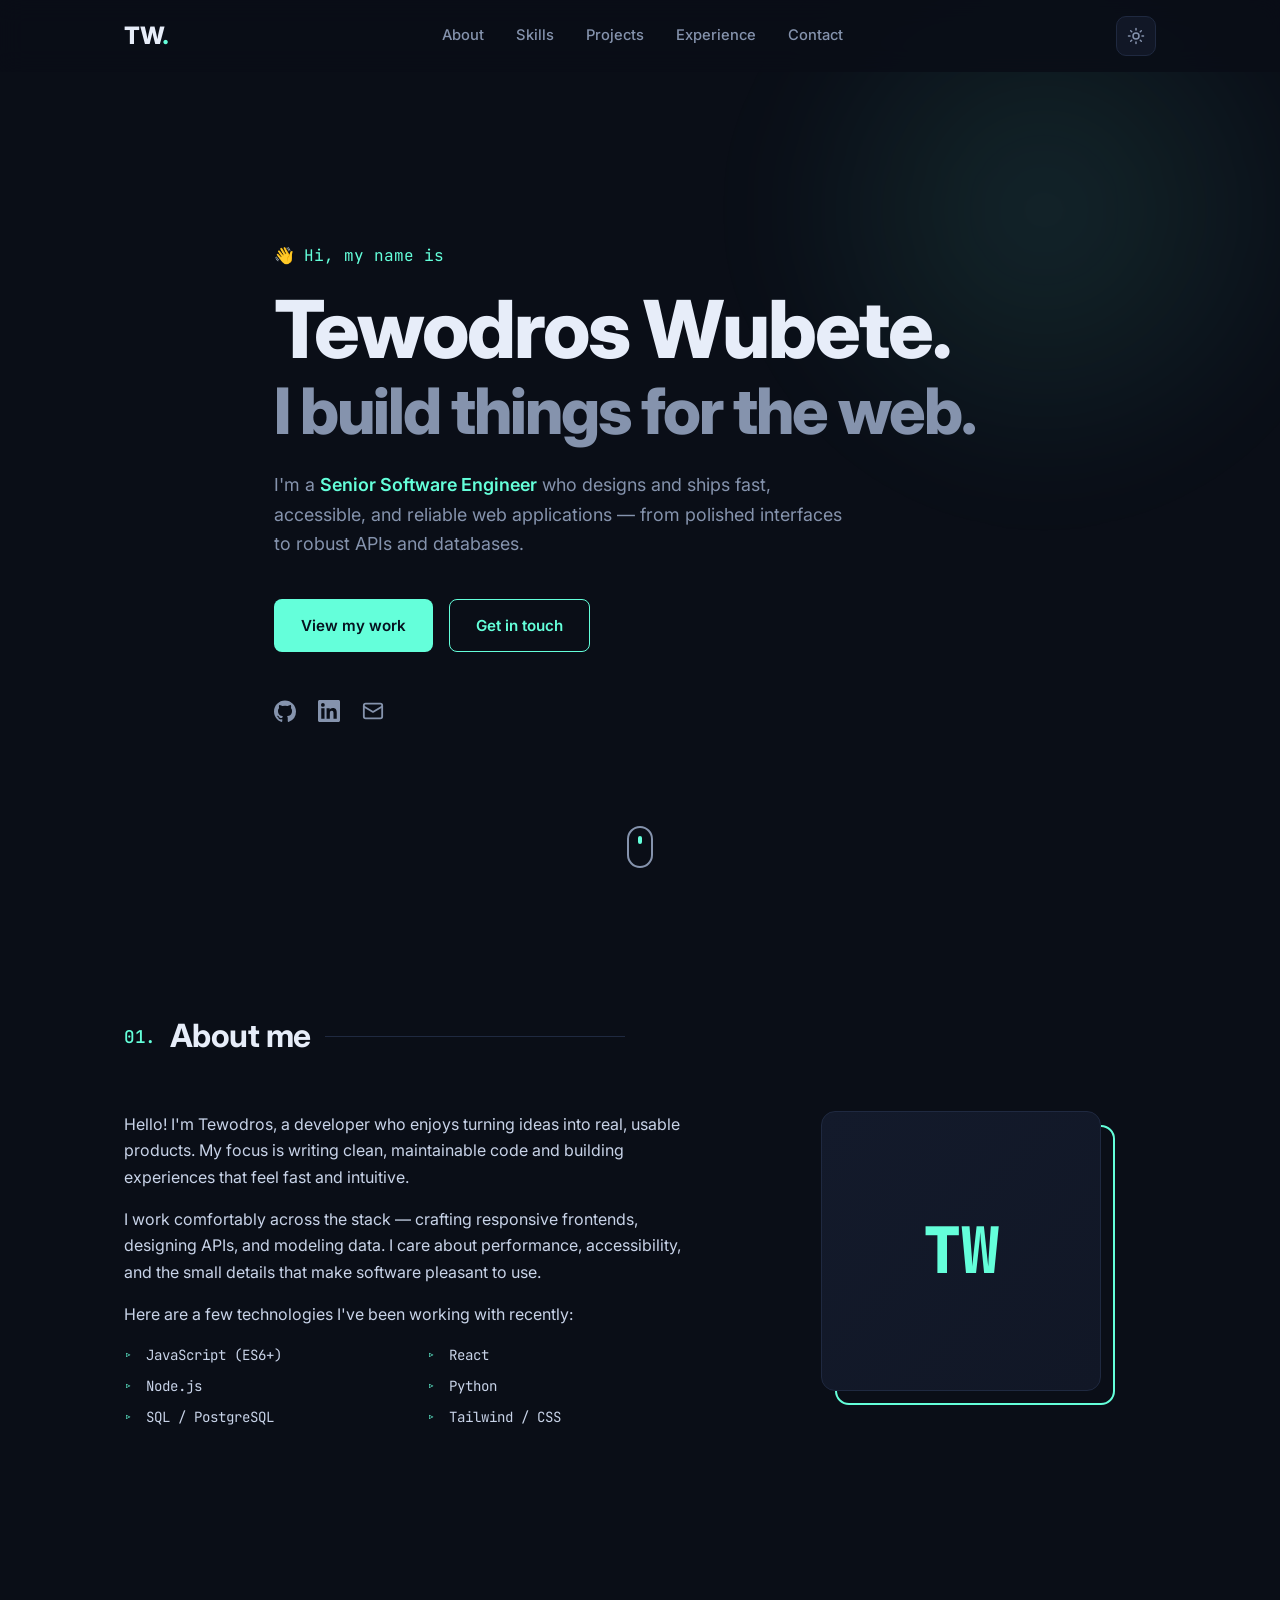
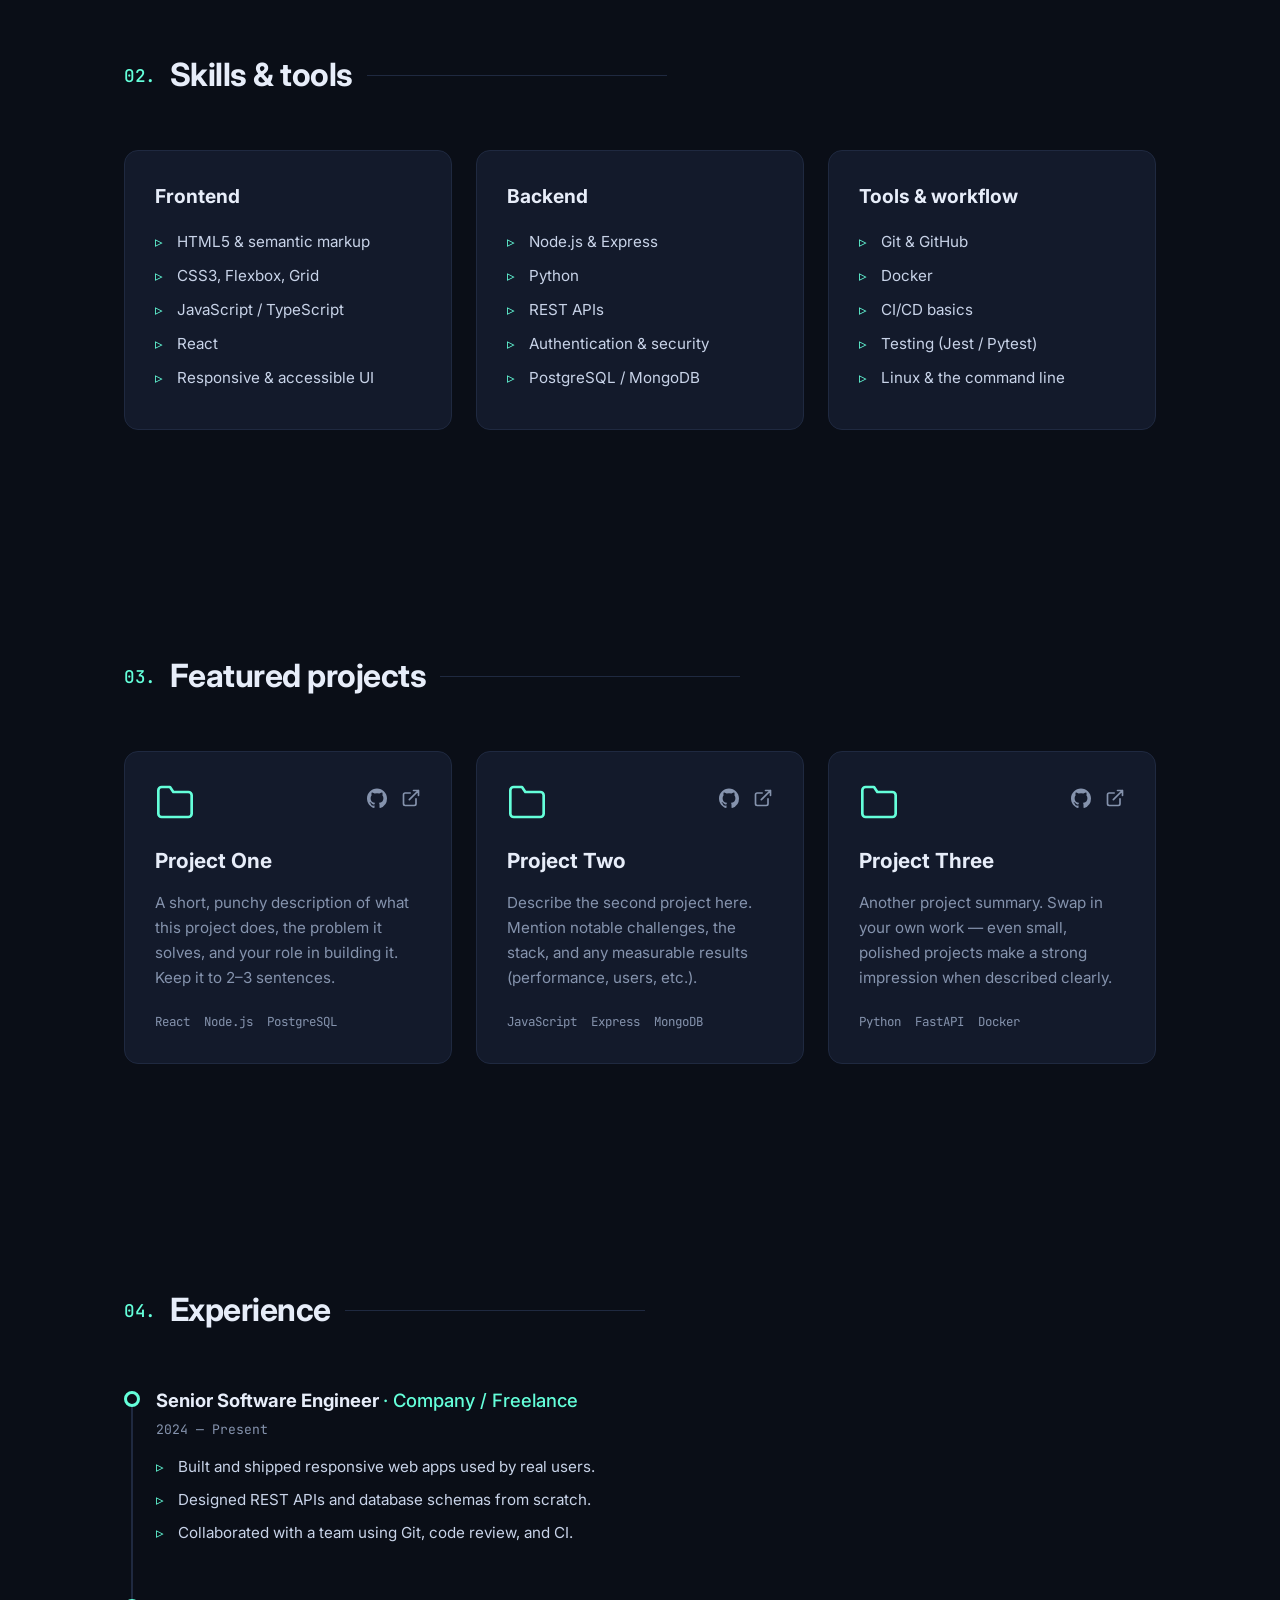
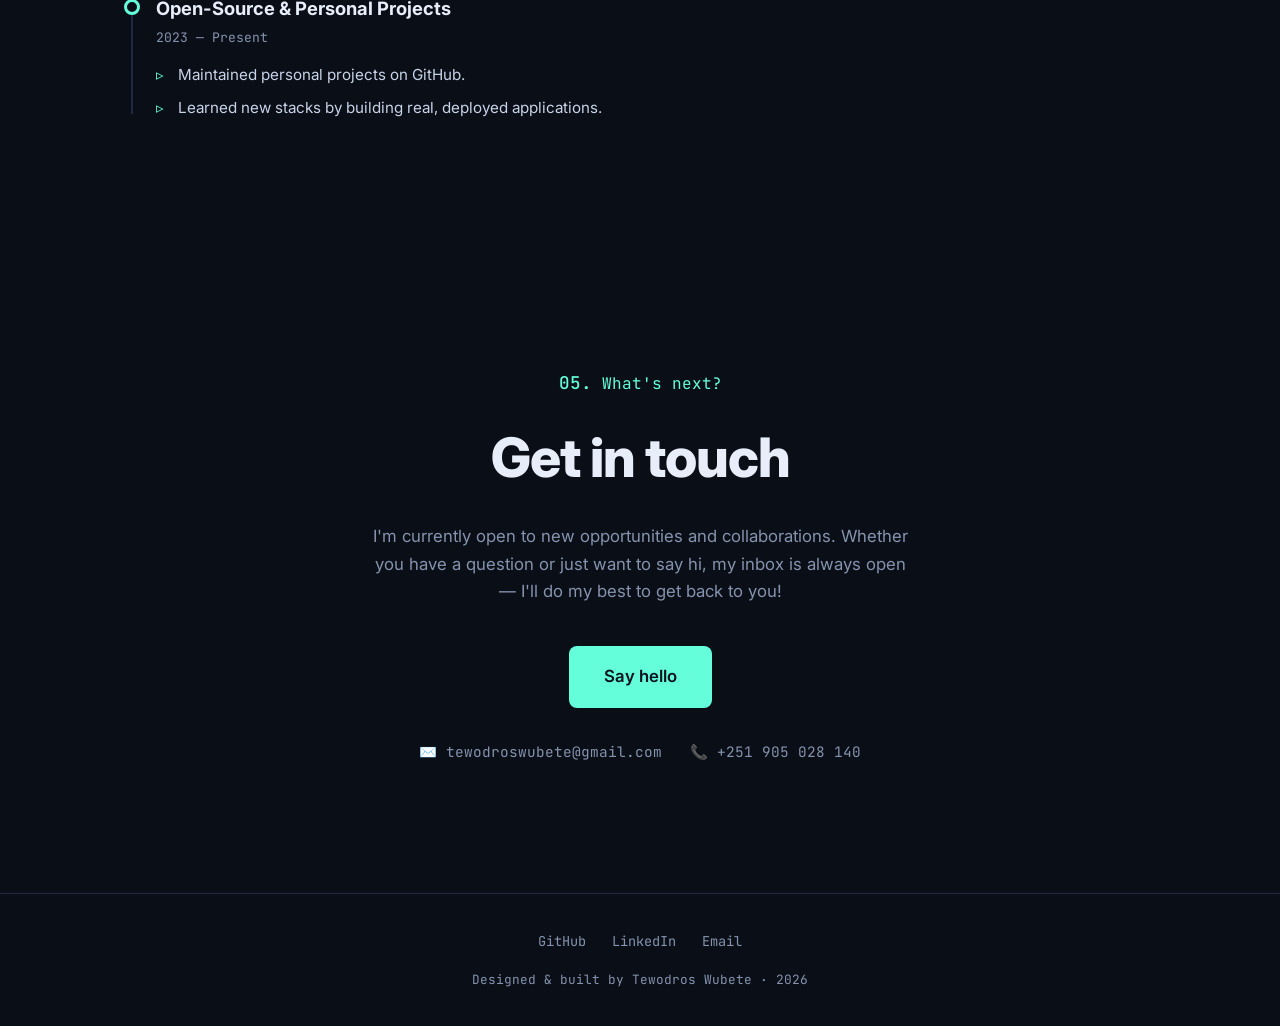
==== index.html @ 87216b0a "Initial portfolio website Single-page developer portfolio (HTML/CSS/JS), dark/light theme, responsiv" ====
<!DOCTYPE html>
<html lang="en">
<head>
  <meta charset="UTF-8" />
  <meta name="viewport" content="width=device-width, initial-scale=1.0" />

  <!-- ===== EDIT: SEO / Meta ===== -->
  <title>Tewodros Wubete — Senior Software Engineer</title>
  <meta name="description" content="Senior Software Engineer building fast, accessible web applications. Portfolio, projects, and contact." />
  <meta name="author" content="Tewodros Wubete" />

  <!-- Open Graph / social preview -->
  <meta property="og:title" content="Tewodros Wubete — Senior Software Engineer" />
  <meta property="og:description" content="Senior Software Engineer building fast, accessible web applications." />
  <meta property="og:type" content="website" />

  <link rel="icon" href="data:image/svg+xml,<svg xmlns='http://www.w3.org/2000/svg' viewBox='0 0 100 100'><text y='.9em' font-size='90'>👨‍💻</text></svg>" />
  <link rel="preconnect" href="https://fonts.googleapis.com" />
  <link rel="preconnect" href="https://fonts.gstatic.com" crossorigin />
  <link href="https://fonts.googleapis.com/css2?family=Inter:wght@400;500;600;700;800&family=JetBrains+Mono:wght@400;500&display=swap" rel="stylesheet" />
  <link rel="stylesheet" href="styles.css" />
</head>
<body>
  <!-- Skip link for accessibility -->
  <a href="#main" class="skip-link">Skip to content</a>

  <!-- ===== Navbar ===== -->
  <header class="nav" id="nav">
    <div class="container nav__inner">
      <a href="#hero" class="nav__brand">TW<span class="accent">.</span></a>

      <nav class="nav__links" aria-label="Primary">
        <a href="#about">About</a>
        <a href="#skills">Skills</a>
        <a href="#projects">Projects</a>
        <a href="#experience">Experience</a>
        <a href="#contact">Contact</a>
      </nav>

      <div class="nav__right">
        <button class="theme-toggle" id="themeToggle" aria-label="Toggle light/dark theme" title="Toggle theme">
          <svg class="icon-sun" width="18" height="18" viewBox="0 0 24 24" fill="none" stroke="currentColor" stroke-width="2" stroke-linecap="round" stroke-linejoin="round"><circle cx="12" cy="12" r="4"/><path d="M12 2v2M12 20v2M4.9 4.9l1.4 1.4M17.7 17.7l1.4 1.4M2 12h2M20 12h2M4.9 19.1l1.4-1.4M17.7 6.3l1.4-1.4"/></svg>
          <svg class="icon-moon" width="18" height="18" viewBox="0 0 24 24" fill="none" stroke="currentColor" stroke-width="2" stroke-linecap="round" stroke-linejoin="round"><path d="M21 12.79A9 9 0 1 1 11.21 3 7 7 0 0 0 21 12.79z"/></svg>
        </button>
        <button class="nav__burger" id="burger" aria-label="Open menu" aria-expanded="false">
          <span></span><span></span><span></span>
        </button>
      </div>
    </div>
  </header>

  <main id="main">
    <!-- ===== Hero ===== -->
    <section class="hero" id="hero">
      <div class="container hero__inner">
        <p class="hero__eyebrow reveal">👋 Hi, my name is</p>
        <h1 class="hero__title reveal">Tewodros Wubete.</h1>
        <h2 class="hero__subtitle reveal">I build things for the web.</h2>
        <p class="hero__lead reveal">
          I'm a <strong>Senior Software Engineer</strong> who designs and ships fast,
          accessible, and reliable web applications — from polished interfaces to
          robust APIs and databases.
        </p>
        <div class="hero__cta reveal">
          <a href="#projects" class="btn btn--primary">View my work</a>
          <a href="#contact" class="btn btn--ghost">Get in touch</a>
        </div>

        <div class="hero__socials reveal">
          <!-- EDIT: replace # with your real links -->
          <a href="https://github.com/your-username" target="_blank" rel="noopener" aria-label="GitHub">
            <svg width="22" height="22" viewBox="0 0 24 24" fill="currentColor"><path d="M12 .5C5.37.5 0 5.87 0 12.5c0 5.3 3.44 9.8 8.21 11.39.6.11.82-.26.82-.58v-2.23c-3.34.73-4.04-1.42-4.04-1.42-.55-1.39-1.34-1.76-1.34-1.76-1.09-.75.08-.73.08-.73 1.2.09 1.84 1.24 1.84 1.24 1.07 1.84 2.81 1.31 3.5 1 .11-.78.42-1.31.76-1.61-2.67-.3-5.47-1.34-5.47-5.95 0-1.31.47-2.39 1.24-3.23-.13-.3-.54-1.52.12-3.18 0 0 1.01-.32 3.3 1.23a11.5 11.5 0 0 1 6 0c2.29-1.55 3.3-1.23 3.3-1.23.66 1.66.25 2.88.12 3.18.77.84 1.24 1.92 1.24 3.23 0 4.62-2.81 5.64-5.49 5.94.43.37.81 1.1.81 2.22v3.29c0 .32.22.7.83.58A12.01 12.01 0 0 0 24 12.5C24 5.87 18.63.5 12 .5z"/></svg>
          </a>
          <a href="https://linkedin.com/in/your-username" target="_blank" rel="noopener" aria-label="LinkedIn">
            <svg width="22" height="22" viewBox="0 0 24 24" fill="currentColor"><path d="M20.45 20.45h-3.56v-5.57c0-1.33-.02-3.04-1.85-3.04-1.85 0-2.13 1.45-2.13 2.94v5.67H9.35V9h3.41v1.56h.05c.48-.9 1.64-1.85 3.37-1.85 3.6 0 4.27 2.37 4.27 5.45v6.29zM5.34 7.43a2.07 2.07 0 1 1 0-4.14 2.07 2.07 0 0 1 0 4.14zM7.12 20.45H3.56V9h3.56v11.45zM22.22 0H1.77C.79 0 0 .77 0 1.73v20.54C0 23.23.79 24 1.77 24h20.45c.98 0 1.78-.77 1.78-1.73V1.73C24 .77 23.2 0 22.22 0z"/></svg>
          </a>
          <a href="mailto:tewodroswubete@gmail.com" aria-label="Email">
            <svg width="22" height="22" viewBox="0 0 24 24" fill="none" stroke="currentColor" stroke-width="2" stroke-linecap="round" stroke-linejoin="round"><rect x="2" y="4" width="20" height="16" rx="2"/><path d="m22 7-10 6L2 7"/></svg>
          </a>
        </div>
      </div>
      <div class="hero__scroll" aria-hidden="true"><span></span></div>
    </section>

    <!-- ===== About ===== -->
    <section class="section" id="about">
      <div class="container">
        <h2 class="section__title"><span class="section__num">01.</span> About me</h2>
        <div class="about">
          <div class="about__text">
            <p>
              Hello! I'm Tewodros, a developer who enjoys turning ideas into real,
              usable products. My focus is writing clean, maintainable code and
              building experiences that feel fast and intuitive.
            </p>
            <p>
              I work comfortably across the stack — crafting responsive frontends,
              designing APIs, and modeling data. I care about performance,
              accessibility, and the small details that make software pleasant to use.
            </p>
            <p>Here are a few technologies I've been working with recently:</p>
            <ul class="about__list">
              <li>JavaScript (ES6+)</li>
              <li>React</li>
              <li>Node.js</li>
              <li>Python</li>
              <li>SQL / PostgreSQL</li>
              <li>Tailwind / CSS</li>
            </ul>
          </div>
          <div class="about__photo">
            <div class="about__photo-frame">
              <!-- EDIT: drop a real photo at assets/profile.jpg -->
              <div class="about__photo-placeholder">TW</div>
            </div>
          </div>
        </div>
      </div>
    </section>

    <!-- ===== Skills ===== -->
    <section class="section" id="skills">
      <div class="container">
        <h2 class="section__title"><span class="section__num">02.</span> Skills &amp; tools</h2>
        <div class="skills">
          <div class="skill-card">
            <h3>Frontend</h3>
            <ul>
              <li>HTML5 &amp; semantic markup</li>
              <li>CSS3, Flexbox, Grid</li>
              <li>JavaScript / TypeScript</li>
              <li>React</li>
              <li>Responsive &amp; accessible UI</li>
            </ul>
          </div>
          <div class="skill-card">
            <h3>Backend</h3>
            <ul>
              <li>Node.js &amp; Express</li>
              <li>Python</li>
              <li>REST APIs</li>
              <li>Authentication &amp; security</li>
              <li>PostgreSQL / MongoDB</li>
            </ul>
          </div>
          <div class="skill-card">
            <h3>Tools &amp; workflow</h3>
            <ul>
              <li>Git &amp; GitHub</li>
              <li>Docker</li>
              <li>CI/CD basics</li>
              <li>Testing (Jest / Pytest)</li>
              <li>Linux &amp; the command line</li>
            </ul>
          </div>
        </div>
      </div>
    </section>

    <!-- ===== Projects ===== -->
    <section class="section" id="projects">
      <div class="container">
        <h2 class="section__title"><span class="section__num">03.</span> Featured projects</h2>
        <div class="projects">

          <!-- Project card (duplicate this block per project) -->
          <article class="project">
            <div class="project__top">
              <svg class="project__folder" width="40" height="40" viewBox="0 0 24 24" fill="none" stroke="currentColor" stroke-width="1.6" stroke-linecap="round" stroke-linejoin="round"><path d="M22 19a2 2 0 0 1-2 2H4a2 2 0 0 1-2-2V5a2 2 0 0 1 2-2h5l2 3h9a2 2 0 0 1 2 2z"/></svg>
              <div class="project__links">
                <a href="https://github.com/your-username/project-one" target="_blank" rel="noopener" aria-label="GitHub repo">
                  <svg width="20" height="20" viewBox="0 0 24 24" fill="currentColor"><path d="M12 .5C5.37.5 0 5.87 0 12.5c0 5.3 3.44 9.8 8.21 11.39.6.11.82-.26.82-.58v-2.23c-3.34.73-4.04-1.42-4.04-1.42-.55-1.39-1.34-1.76-1.34-1.76-1.09-.75.08-.73.08-.73 1.2.09 1.84 1.24 1.84 1.24 1.07 1.84 2.81 1.31 3.5 1 .11-.78.42-1.31.76-1.61-2.67-.3-5.47-1.34-5.47-5.95 0-1.31.47-2.39 1.24-3.23-.13-.3-.54-1.52.12-3.18 0 0 1.01-.32 3.3 1.23a11.5 11.5 0 0 1 6 0c2.29-1.55 3.3-1.23 3.3-1.23.66 1.66.25 2.88.12 3.18.77.84 1.24 1.92 1.24 3.23 0 4.62-2.81 5.64-5.49 5.94.43.37.81 1.1.81 2.22v3.29c0 .32.22.7.83.58A12.01 12.01 0 0 0 24 12.5C24 5.87 18.63.5 12 .5z"/></svg>
                </a>
                <a href="#" target="_blank" rel="noopener" aria-label="Live demo">
                  <svg width="20" height="20" viewBox="0 0 24 24" fill="none" stroke="currentColor" stroke-width="2" stroke-linecap="round" stroke-linejoin="round"><path d="M18 13v6a2 2 0 0 1-2 2H5a2 2 0 0 1-2-2V8a2 2 0 0 1 2-2h6"/><path d="M15 3h6v6M10 14 21 3"/></svg>
                </a>
              </div>
            </div>
            <h3 class="project__title">Project One</h3>
            <p class="project__desc">
              A short, punchy description of what this project does, the problem it
              solves, and your role in building it. Keep it to 2–3 sentences.
            </p>
            <ul class="project__tags">
              <li>React</li><li>Node.js</li><li>PostgreSQL</li>
            </ul>
          </article>

          <article class="project">
            <div class="project__top">
              <svg class="project__folder" width="40" height="40" viewBox="0 0 24 24" fill="none" stroke="currentColor" stroke-width="1.6" stroke-linecap="round" stroke-linejoin="round"><path d="M22 19a2 2 0 0 1-2 2H4a2 2 0 0 1-2-2V5a2 2 0 0 1 2-2h5l2 3h9a2 2 0 0 1 2 2z"/></svg>
              <div class="project__links">
                <a href="https://github.com/your-username/project-two" target="_blank" rel="noopener" aria-label="GitHub repo">
                  <svg width="20" height="20" viewBox="0 0 24 24" fill="currentColor"><path d="M12 .5C5.37.5 0 5.87 0 12.5c0 5.3 3.44 9.8 8.21 11.39.6.11.82-.26.82-.58v-2.23c-3.34.73-4.04-1.42-4.04-1.42-.55-1.39-1.34-1.76-1.34-1.76-1.09-.75.08-.73.08-.73 1.2.09 1.84 1.24 1.84 1.24 1.07 1.84 2.81 1.31 3.5 1 .11-.78.42-1.31.76-1.61-2.67-.3-5.47-1.34-5.47-5.95 0-1.31.47-2.39 1.24-3.23-.13-.3-.54-1.52.12-3.18 0 0 1.01-.32 3.3 1.23a11.5 11.5 0 0 1 6 0c2.29-1.55 3.3-1.23 3.3-1.23.66 1.66.25 2.88.12 3.18.77.84 1.24 1.92 1.24 3.23 0 4.62-2.81 5.64-5.49 5.94.43.37.81 1.1.81 2.22v3.29c0 .32.22.7.83.58A12.01 12.01 0 0 0 24 12.5C24 5.87 18.63.5 12 .5z"/></svg>
                </a>
                <a href="#" target="_blank" rel="noopener" aria-label="Live demo">
                  <svg width="20" height="20" viewBox="0 0 24 24" fill="none" stroke="currentColor" stroke-width="2" stroke-linecap="round" stroke-linejoin="round"><path d="M18 13v6a2 2 0 0 1-2 2H5a2 2 0 0 1-2-2V8a2 2 0 0 1 2-2h6"/><path d="M15 3h6v6M10 14 21 3"/></svg>
                </a>
              </div>
            </div>
            <h3 class="project__title">Project Two</h3>
            <p class="project__desc">
              Describe the second project here. Mention notable challenges, the stack,
              and any measurable results (performance, users, etc.).
            </p>
            <ul class="project__tags">
              <li>JavaScript</li><li>Express</li><li>MongoDB</li>
            </ul>
          </article>

          <article class="project">
            <div class="project__top">
              <svg class="project__folder" width="40" height="40" viewBox="0 0 24 24" fill="none" stroke="currentColor" stroke-width="1.6" stroke-linecap="round" stroke-linejoin="round"><path d="M22 19a2 2 0 0 1-2 2H4a2 2 0 0 1-2-2V5a2 2 0 0 1 2-2h5l2 3h9a2 2 0 0 1 2 2z"/></svg>
              <div class="project__links">
                <a href="https://github.com/your-username/project-three" target="_blank" rel="noopener" aria-label="GitHub repo">
                  <svg width="20" height="20" viewBox="0 0 24 24" fill="currentColor"><path d="M12 .5C5.37.5 0 5.87 0 12.5c0 5.3 3.44 9.8 8.21 11.39.6.11.82-.26.82-.58v-2.23c-3.34.73-4.04-1.42-4.04-1.42-.55-1.39-1.34-1.76-1.34-1.76-1.09-.75.08-.73.08-.73 1.2.09 1.84 1.24 1.84 1.24 1.07 1.84 2.81 1.31 3.5 1 .11-.78.42-1.31.76-1.61-2.67-.3-5.47-1.34-5.47-5.95 0-1.31.47-2.39 1.24-3.23-.13-.3-.54-1.52.12-3.18 0 0 1.01-.32 3.3 1.23a11.5 11.5 0 0 1 6 0c2.29-1.55 3.3-1.23 3.3-1.23.66 1.66.25 2.88.12 3.18.77.84 1.24 1.92 1.24 3.23 0 4.62-2.81 5.64-5.49 5.94.43.37.81 1.1.81 2.22v3.29c0 .32.22.7.83.58A12.01 12.01 0 0 0 24 12.5C24 5.87 18.63.5 12 .5z"/></svg>
                </a>
                <a href="#" target="_blank" rel="noopener" aria-label="Live demo">
                  <svg width="20" height="20" viewBox="0 0 24 24" fill="none" stroke="currentColor" stroke-width="2" stroke-linecap="round" stroke-linejoin="round"><path d="M18 13v6a2 2 0 0 1-2 2H5a2 2 0 0 1-2-2V8a2 2 0 0 1 2-2h6"/><path d="M15 3h6v6M10 14 21 3"/></svg>
                </a>
              </div>
            </div>
            <h3 class="project__title">Project Three</h3>
            <p class="project__desc">
              Another project summary. Swap in your own work — even small, polished
              projects make a strong impression when described clearly.
            </p>
            <ul class="project__tags">
              <li>Python</li><li>FastAPI</li><li>Docker</li>
            </ul>
          </article>

        </div>
      </div>
    </section>

    <!-- ===== Experience ===== -->
    <section class="section" id="experience">
      <div class="container">
        <h2 class="section__title"><span class="section__num">04.</span> Experience</h2>
        <div class="timeline">
          <div class="timeline__item">
            <div class="timeline__dot"></div>
            <div class="timeline__content">
              <h3>Senior Software Engineer <span class="timeline__company">· Company / Freelance</span></h3>
              <span class="timeline__date">2024 — Present</span>
              <ul>
                <li>Built and shipped responsive web apps used by real users.</li>
                <li>Designed REST APIs and database schemas from scratch.</li>
                <li>Collaborated with a team using Git, code review, and CI.</li>
              </ul>
            </div>
          </div>
          <div class="timeline__item">
            <div class="timeline__dot"></div>
            <div class="timeline__content">
              <h3>Open-Source &amp; Personal Projects</h3>
              <span class="timeline__date">2023 — Present</span>
              <ul>
                <li>Maintained personal projects on GitHub.</li>
                <li>Learned new stacks by building real, deployed applications.</li>
              </ul>
            </div>
          </div>
        </div>
      </div>
    </section>

    <!-- ===== Contact ===== -->
    <section class="section section--contact" id="contact">
      <div class="container">
        <p class="contact__eyebrow"><span class="section__num">05.</span> What's next?</p>
        <h2 class="contact__title">Get in touch</h2>
        <p class="contact__text">
          I'm currently open to new opportunities and collaborations. Whether you
          have a question or just want to say hi, my inbox is always open — I'll do
          my best to get back to you!
        </p>
        <a href="mailto:tewodroswubete@gmail.com" class="btn btn--primary btn--lg">Say hello</a>
        <div class="contact__details">
          <a href="mailto:tewodroswubete@gmail.com">✉️ tewodroswubete@gmail.com</a>
          <a href="tel:+251905028140">📞 +251 905 028 140</a>
        </div>
      </div>
    </section>
  </main>

  <!-- ===== Footer ===== -->
  <footer class="footer">
    <div class="container footer__inner">
      <div class="footer__socials">
        <a href="https://github.com/your-username" target="_blank" rel="noopener" aria-label="GitHub">GitHub</a>
        <a href="https://linkedin.com/in/your-username" target="_blank" rel="noopener" aria-label="LinkedIn">LinkedIn</a>
        <a href="mailto:tewodroswubete@gmail.com" aria-label="Email">Email</a>
      </div>
      <p class="footer__credit">Designed &amp; built by Tewodros Wubete · <span id="year"></span></p>
    </div>
  </footer>

  <script src="script.js"></script>
</body>
</html>
---- styles.css ----
/* ===================================================================
   Tewodros Wubete — Portfolio
   Pure CSS, no framework. Dark theme by default with a light toggle.
   Edit the custom properties below to re-theme the whole site.
   =================================================================== */

:root {
  --bg:        #0a0e17;
  --bg-soft:   #111726;
  --bg-card:   #131a2b;
  --border:    #1f2940;
  --text:      #c8d3e8;
  --text-dim:  #8593ad;
  --heading:   #e7edf9;
  --accent:    #64ffda;
  --accent-dim: rgba(100, 255, 218, 0.1);
  --shadow:    0 10px 30px -15px rgba(2, 6, 23, 0.8);
  --radius:    14px;
  --maxw:      1080px;
  --nav-h:     72px;
  --font:      'Inter', system-ui, -apple-system, sans-serif;
  --mono:      'JetBrains Mono', ui-monospace, monospace;
}

/* Light theme overrides */
html[data-theme="light"] {
  --bg:        #f7f9fc;
  --bg-soft:   #ffffff;
  --bg-card:   #ffffff;
  --border:    #e2e8f3;
  --text:      #45526b;
  --text-dim:  #6b7896;
  --heading:   #16203a;
  --accent:    #0ea47f;
  --accent-dim: rgba(14, 164, 127, 0.1);
  --shadow:    0 10px 30px -15px rgba(15, 23, 42, 0.2);
}

/* ---------- Reset ---------- */
*, *::before, *::after { box-sizing: border-box; margin: 0; padding: 0; }

html { scroll-behavior: smooth; scroll-padding-top: var(--nav-h); }

body {
  font-family: var(--font);
  background: var(--bg);
  color: var(--text);
  line-height: 1.65;
  -webkit-font-smoothing: antialiased;
  overflow-x: hidden;
  transition: background 0.3s ease, color 0.3s ease;
}

a { color: inherit; text-decoration: none; }
ul { list-style: none; }
img { max-width: 100%; display: block; }

.container { width: 100%; max-width: var(--maxw); margin: 0 auto; padding: 0 24px; }

.accent { color: var(--accent); }

/* ---------- Accessibility ---------- */
.skip-link {
  position: absolute; left: -999px; top: 0; z-index: 200;
  background: var(--accent); color: var(--bg); padding: 10px 16px;
  border-radius: 0 0 8px 0; font-weight: 600;
}
.skip-link:focus { left: 0; }

:focus-visible { outline: 2px solid var(--accent); outline-offset: 3px; border-radius: 4px; }

/* ---------- Buttons ---------- */
.btn {
  display: inline-flex; align-items: center; justify-content: center;
  padding: 13px 26px; border-radius: 8px; font-weight: 600; font-size: 0.95rem;
  border: 1px solid transparent; cursor: pointer;
  transition: transform 0.15s ease, background 0.2s ease, box-shadow 0.2s ease;
}
.btn:hover { transform: translateY(-3px); }
.btn--primary { background: var(--accent); color: #06121f; }
.btn--primary:hover { box-shadow: 0 10px 24px -10px var(--accent); }
.btn--ghost { border-color: var(--accent); color: var(--accent); }
.btn--ghost:hover { background: var(--accent-dim); }
.btn--lg { padding: 16px 34px; font-size: 1.05rem; }

/* ---------- Navbar ---------- */
.nav {
  position: fixed; inset: 0 0 auto 0; height: var(--nav-h); z-index: 100;
  background: color-mix(in srgb, var(--bg) 85%, transparent);
  backdrop-filter: blur(12px);
  border-bottom: 1px solid transparent;
  transition: border-color 0.3s ease, box-shadow 0.3s ease;
}
.nav.scrolled { border-color: var(--border); box-shadow: var(--shadow); }
.nav__inner { display: flex; align-items: center; justify-content: space-between; height: 100%; }
.nav__brand { font-size: 1.5rem; font-weight: 800; color: var(--heading); letter-spacing: -0.5px; }

.nav__links { display: flex; gap: 32px; }
.nav__links a {
  font-size: 0.92rem; color: var(--text-dim); font-weight: 500;
  position: relative; transition: color 0.2s ease;
}
.nav__links a::after {
  content: ""; position: absolute; left: 0; bottom: -6px; width: 0; height: 2px;
  background: var(--accent); transition: width 0.25s ease;
}
.nav__links a:hover { color: var(--heading); }
.nav__links a:hover::after { width: 100%; }

.nav__right { display: flex; align-items: center; gap: 14px; }

.theme-toggle {
  display: grid; place-items: center; width: 40px; height: 40px;
  background: var(--bg-soft); border: 1px solid var(--border); border-radius: 10px;
  color: var(--text-dim); cursor: pointer; transition: color 0.2s, border-color 0.2s;
}
.theme-toggle:hover { color: var(--accent); border-color: var(--accent); }
.theme-toggle .icon-moon { display: none; }
html[data-theme="light"] .theme-toggle .icon-sun { display: none; }
html[data-theme="light"] .theme-toggle .icon-moon { display: block; }

.nav__burger { display: none; flex-direction: column; gap: 5px; background: none; border: none; cursor: pointer; padding: 6px; }
.nav__burger span { width: 24px; height: 2px; background: var(--heading); border-radius: 2px; transition: transform 0.3s ease, opacity 0.3s ease; }
.nav__burger.open span:nth-child(1) { transform: translateY(7px) rotate(45deg); }
.nav__burger.open span:nth-child(2) { opacity: 0; }
.nav__burger.open span:nth-child(3) { transform: translateY(-7px) rotate(-45deg); }

/* ---------- Hero ---------- */
.hero { min-height: 100vh; display: flex; align-items: center; position: relative; padding-top: var(--nav-h); }
.hero::before {
  content: ""; position: absolute; top: -10%; right: -5%; width: 600px; height: 600px;
  background: radial-gradient(circle, var(--accent-dim), transparent 70%);
  filter: blur(40px); z-index: 0; pointer-events: none;
}
.hero__inner { position: relative; z-index: 1; max-width: 780px; }
.hero__eyebrow { color: var(--accent); font-family: var(--mono); font-size: 1rem; margin-bottom: 18px; }
.hero__title { font-size: clamp(2.8rem, 8vw, 5rem); font-weight: 800; color: var(--heading); line-height: 1.05; letter-spacing: -2px; }
.hero__subtitle { font-size: clamp(2rem, 6vw, 4rem); font-weight: 800; color: var(--text-dim); line-height: 1.05; letter-spacing: -2px; margin-top: 6px; }
.hero__lead { margin-top: 26px; font-size: 1.12rem; max-width: 580px; color: var(--text-dim); }
.hero__lead strong { color: var(--accent); font-weight: 600; }
.hero__cta { margin-top: 40px; display: flex; gap: 16px; flex-wrap: wrap; }
.hero__socials { margin-top: 48px; display: flex; gap: 22px; }
.hero__socials a { color: var(--text-dim); transition: color 0.2s ease, transform 0.2s ease; }
.hero__socials a:hover { color: var(--accent); transform: translateY(-3px); }

.hero__scroll { position: absolute; bottom: 32px; left: 50%; transform: translateX(-50%); }
.hero__scroll span {
  display: block; width: 26px; height: 42px; border: 2px solid var(--text-dim); border-radius: 14px; position: relative;
}
.hero__scroll span::after {
  content: ""; position: absolute; top: 8px; left: 50%; transform: translateX(-50%);
  width: 4px; height: 8px; background: var(--accent); border-radius: 2px;
  animation: scroll 1.6s ease-in-out infinite;
}
@keyframes scroll { 0% { opacity: 0; top: 8px; } 50% { opacity: 1; } 100% { opacity: 0; top: 22px; } }

/* ---------- Sections ---------- */
.section { padding: 110px 0; }
.section__title {
  display: flex; align-items: center; gap: 14px; font-size: clamp(1.6rem, 4vw, 2rem);
  color: var(--heading); font-weight: 700; letter-spacing: -0.5px; margin-bottom: 48px;
}
.section__title::after {
  content: ""; flex: 1; height: 1px; background: var(--border); max-width: 300px;
}
.section__num { color: var(--accent); font-family: var(--mono); font-size: 1.1rem; font-weight: 500; }

/* ---------- About ---------- */
.about { display: grid; grid-template-columns: 3fr 2fr; gap: 56px; align-items: start; }
.about__text p { margin-bottom: 16px; }
.about__list { display: grid; grid-template-columns: repeat(2, 1fr); gap: 8px 20px; margin-top: 12px; }
.about__list li { position: relative; padding-left: 22px; font-family: var(--mono); font-size: 0.88rem; }
.about__list li::before { content: "▹"; position: absolute; left: 0; color: var(--accent); }

.about__photo-frame { position: relative; width: 280px; max-width: 100%; aspect-ratio: 1; margin: 0 auto; }
.about__photo-frame::after {
  content: ""; position: absolute; inset: 14px -14px -14px 14px; border: 2px solid var(--accent);
  border-radius: var(--radius); z-index: 0; transition: inset 0.25s ease;
}
.about__photo-frame:hover::after { inset: 8px -8px -8px 8px; }
.about__photo-placeholder {
  position: relative; z-index: 1; width: 100%; height: 100%; border-radius: var(--radius);
  background: linear-gradient(135deg, var(--bg-card), var(--bg-soft));
  border: 1px solid var(--border); display: grid; place-items: center;
  font-size: 4rem; font-weight: 800; color: var(--accent); font-family: var(--mono);
}

/* ---------- Skills ---------- */
.skills { display: grid; grid-template-columns: repeat(auto-fit, minmax(260px, 1fr)); gap: 24px; }
.skill-card {
  background: var(--bg-card); border: 1px solid var(--border); border-radius: var(--radius);
  padding: 30px; transition: transform 0.2s ease, border-color 0.2s ease;
}
.skill-card:hover { transform: translateY(-6px); border-color: var(--accent); }
.skill-card h3 { color: var(--heading); margin-bottom: 16px; font-size: 1.2rem; }
.skill-card ul li { position: relative; padding-left: 22px; margin-bottom: 9px; font-size: 0.95rem; }
.skill-card ul li::before { content: "▹"; position: absolute; left: 0; color: var(--accent); }

/* ---------- Projects ---------- */
.projects { display: grid; grid-template-columns: repeat(auto-fit, minmax(280px, 1fr)); gap: 24px; }
.project {
  background: var(--bg-card); border: 1px solid var(--border); border-radius: var(--radius);
  padding: 30px; display: flex; flex-direction: column;
  transition: transform 0.2s ease, box-shadow 0.2s ease;
}
.project:hover { transform: translateY(-8px); box-shadow: var(--shadow); }
.project__top { display: flex; justify-content: space-between; align-items: center; margin-bottom: 22px; }
.project__folder { color: var(--accent); }
.project__links { display: flex; gap: 14px; }
.project__links a { color: var(--text-dim); transition: color 0.2s ease; }
.project__links a:hover { color: var(--accent); }
.project__title { color: var(--heading); font-size: 1.3rem; margin-bottom: 12px; }
.project__title:hover { color: var(--accent); }
.project__desc { color: var(--text-dim); font-size: 0.95rem; flex: 1; }
.project__tags { display: flex; flex-wrap: wrap; gap: 8px 14px; margin-top: 22px; }
.project__tags li { font-family: var(--mono); font-size: 0.78rem; color: var(--text-dim); }

/* ---------- Timeline / Experience ---------- */
.timeline { position: relative; padding-left: 32px; }
.timeline::before { content: ""; position: absolute; left: 7px; top: 6px; bottom: 6px; width: 2px; background: var(--border); }
.timeline__item { position: relative; padding-bottom: 40px; }
.timeline__item:last-child { padding-bottom: 0; }
.timeline__dot { position: absolute; left: -32px; top: 6px; width: 16px; height: 16px; border-radius: 50%; background: var(--bg); border: 3px solid var(--accent); }
.timeline__content h3 { color: var(--heading); font-size: 1.15rem; }
.timeline__company { color: var(--accent); font-weight: 500; }
.timeline__date { font-family: var(--mono); font-size: 0.82rem; color: var(--text-dim); }
.timeline__content ul { margin-top: 12px; }
.timeline__content ul li { position: relative; padding-left: 22px; margin-bottom: 8px; font-size: 0.95rem; }
.timeline__content ul li::before { content: "▹"; position: absolute; left: 0; color: var(--accent); }

/* ---------- Contact ---------- */
.section--contact { text-align: center; padding: 130px 0; }
.contact__eyebrow { font-family: var(--mono); color: var(--accent); margin-bottom: 16px; }
.contact__title { font-size: clamp(2.2rem, 6vw, 3.4rem); color: var(--heading); font-weight: 800; letter-spacing: -1px; }
.contact__text { max-width: 540px; margin: 20px auto 40px; color: var(--text-dim); font-size: 1.05rem; }
.contact__details { margin-top: 32px; display: flex; gap: 28px; justify-content: center; flex-wrap: wrap; }
.contact__details a { font-family: var(--mono); font-size: 0.9rem; color: var(--text-dim); transition: color 0.2s ease; }
.contact__details a:hover { color: var(--accent); }

/* ---------- Footer ---------- */
.footer { border-top: 1px solid var(--border); padding: 36px 0; }
.footer__inner { display: flex; flex-direction: column; align-items: center; gap: 16px; }
.footer__socials { display: flex; gap: 26px; }
.footer__socials a { font-family: var(--mono); font-size: 0.85rem; color: var(--text-dim); transition: color 0.2s ease; }
.footer__socials a:hover { color: var(--accent); }
.footer__credit { font-family: var(--mono); font-size: 0.8rem; color: var(--text-dim); }

/* ---------- Reveal animation ---------- */
.reveal { opacity: 0; transform: translateY(24px); transition: opacity 0.6s ease, transform 0.6s ease; }
.reveal.in { opacity: 1; transform: none; }
.reveal:nth-child(2) { transition-delay: 0.05s; }
.reveal:nth-child(3) { transition-delay: 0.1s; }
.reveal:nth-child(4) { transition-delay: 0.15s; }
.reveal:nth-child(5) { transition-delay: 0.2s; }
.reveal:nth-child(6) { transition-delay: 0.25s; }

@media (prefers-reduced-motion: reduce) {
  * { animation: none !important; transition: none !important; }
  .reveal { opacity: 1; transform: none; }
  html { scroll-behavior: auto; }
}

/* ---------- Responsive ---------- */
@media (max-width: 820px) {
  .about { grid-template-columns: 1fr; gap: 40px; }
  .about__photo-frame { margin-top: 8px; }

  .nav__links {
    position: fixed; inset: var(--nav-h) 0 auto 0;
    flex-direction: column; align-items: center; gap: 0;
    background: var(--bg-soft); border-bottom: 1px solid var(--border);
    padding: 0; max-height: 0; overflow: hidden; transition: max-height 0.3s ease, padding 0.3s ease;
  }
  .nav__links.open { max-height: 320px; padding: 16px 0 24px; }
  .nav__links a { padding: 14px 0; font-size: 1rem; }
  .nav__burger { display: flex; }
}

@media (max-width: 520px) {
  .section { padding: 80px 0; }
  .hero__cta { flex-direction: column; align-items: stretch; }
  .btn { width: 100%; }
  .section__title::after { display: none; }
}
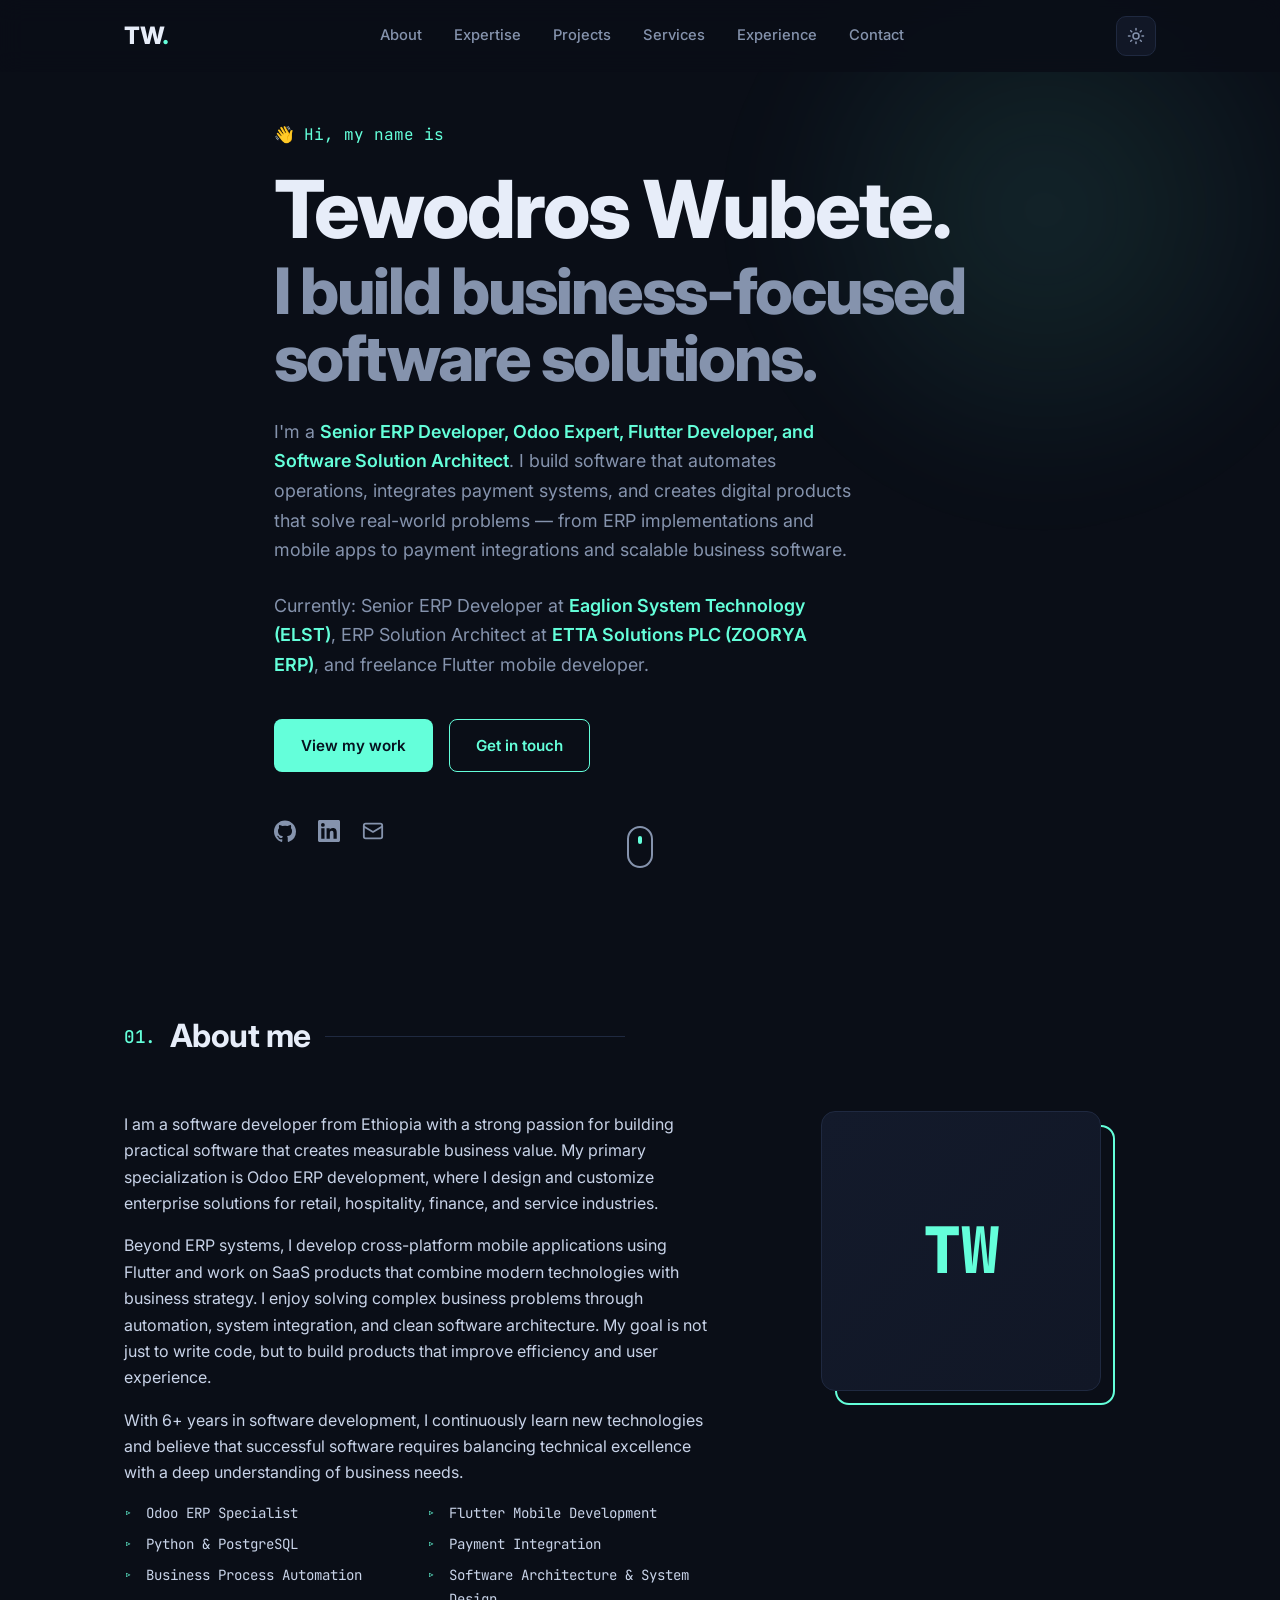
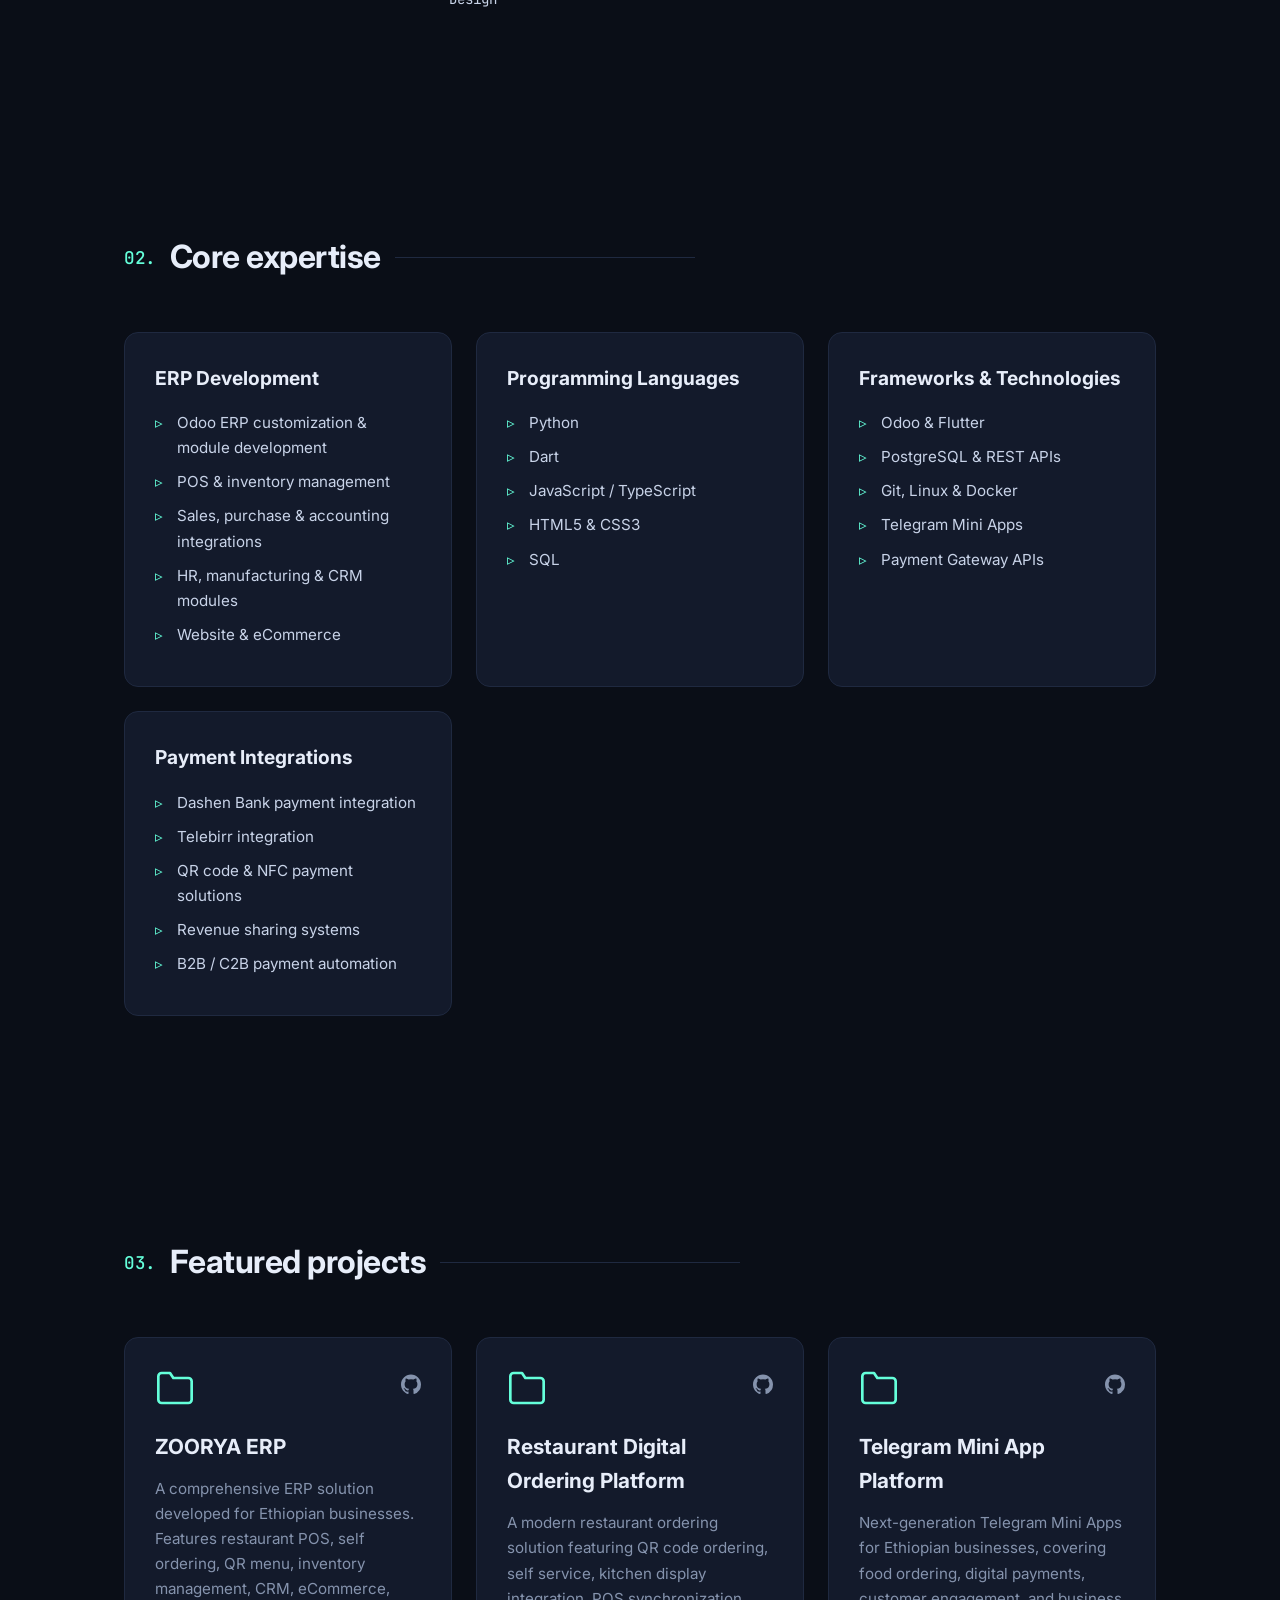
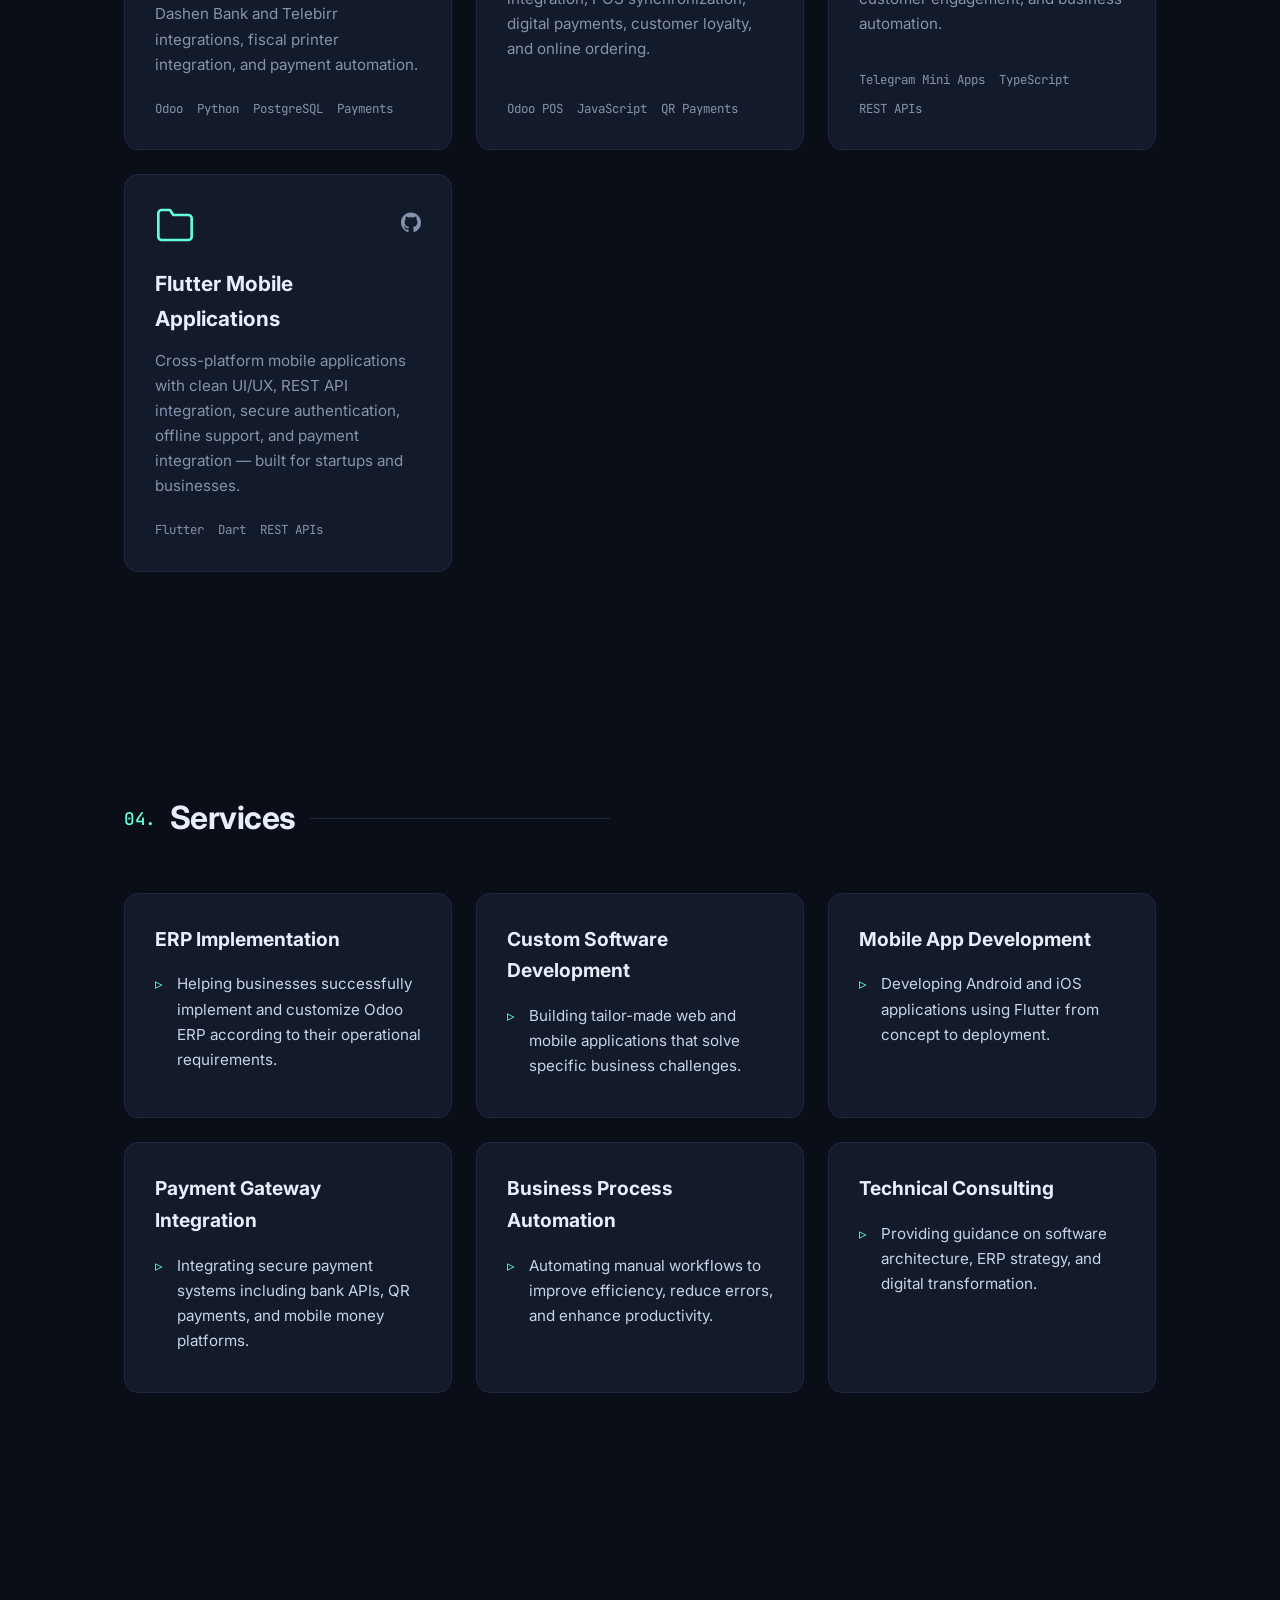
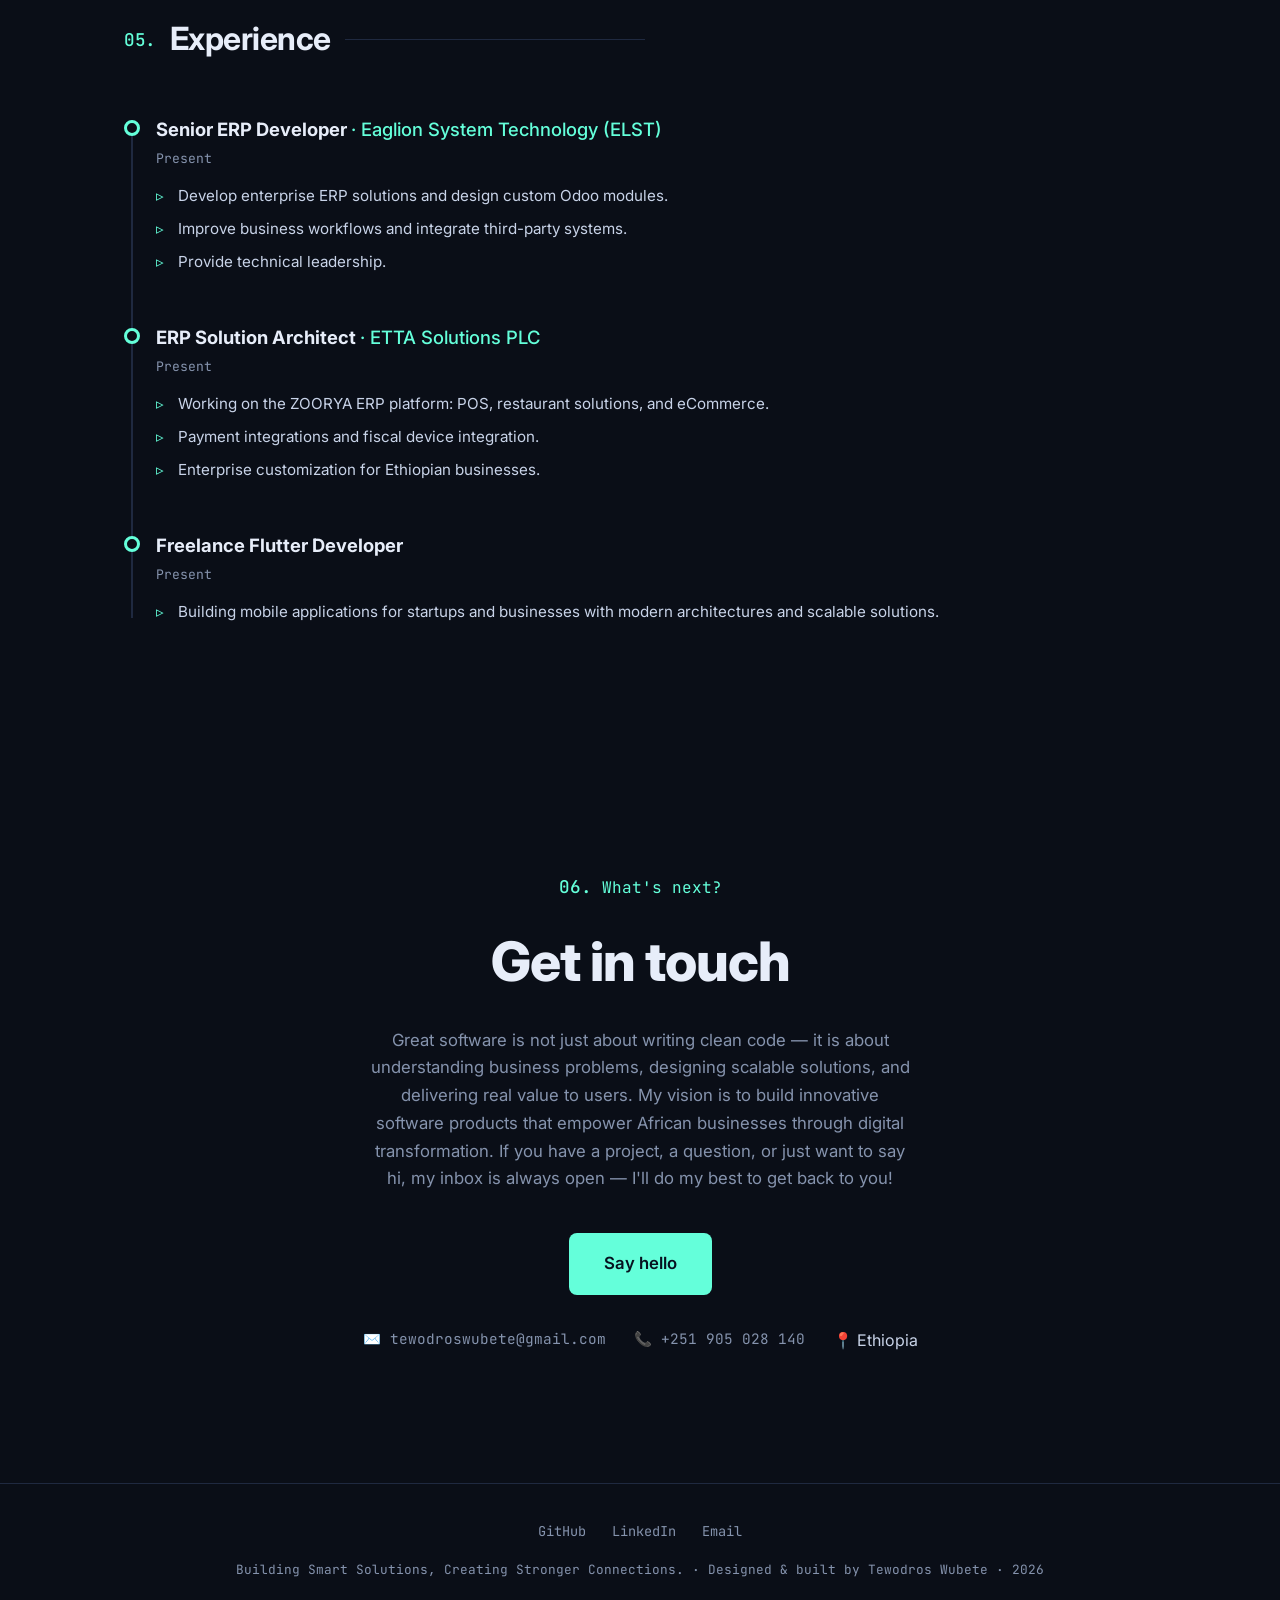
==== commit 9914c9c8: "Update portfolio content for ERP/Odoo/Flutter developer profile" ====
--- a/index.html
+++ b/index.html
@@ -4,14 +4,14 @@
   <meta charset="UTF-8" />
   <meta name="viewport" content="width=device-width, initial-scale=1.0" />
 
-  <!-- ===== EDIT: SEO / Meta ===== -->
-  <title>Tewodros Wubete — Senior Software Engineer</title>
-  <meta name="description" content="Senior Software Engineer building fast, accessible web applications. Portfolio, projects, and contact." />
+  <!-- ===== SEO / Meta ===== -->
+  <title>Tewodros Wubete — Senior ERP Developer | Odoo Expert | Flutter Developer</title>
+  <meta name="description" content="Senior ERP Developer and Odoo expert building business-focused software: ERP implementations, Flutter mobile apps, payment integrations, and business process automation." />
   <meta name="author" content="Tewodros Wubete" />
 
   <!-- Open Graph / social preview -->
-  <meta property="og:title" content="Tewodros Wubete — Senior Software Engineer" />
-  <meta property="og:description" content="Senior Software Engineer building fast, accessible web applications." />
+  <meta property="og:title" content="Tewodros Wubete — Senior ERP Developer | Odoo Expert | Flutter Developer" />
+  <meta property="og:description" content="I build business-focused software solutions that automate operations, integrate payment systems, and create digital products that solve real-world problems." />
   <meta property="og:type" content="website" />
 
   <link rel="icon" href="data:image/svg+xml,<svg xmlns='http://www.w3.org/2000/svg' viewBox='0 0 100 100'><text y='.9em' font-size='90'>👨‍💻</text></svg>" />
@@ -31,8 +31,9 @@
 
       <nav class="nav__links" aria-label="Primary">
         <a href="#about">About</a>
-        <a href="#skills">Skills</a>
+        <a href="#skills">Expertise</a>
         <a href="#projects">Projects</a>
+        <a href="#services">Services</a>
         <a href="#experience">Experience</a>
         <a href="#contact">Contact</a>
       </nav>
@@ -55,11 +56,18 @@
       <div class="container hero__inner">
         <p class="hero__eyebrow reveal">👋 Hi, my name is</p>
         <h1 class="hero__title reveal">Tewodros Wubete.</h1>
-        <h2 class="hero__subtitle reveal">I build things for the web.</h2>
+        <h2 class="hero__subtitle reveal">I build business-focused software solutions.</h2>
         <p class="hero__lead reveal">
-          I'm a <strong>Senior Software Engineer</strong> who designs and ships fast,
-          accessible, and reliable web applications — from polished interfaces to
-          robust APIs and databases.
+          I'm a <strong>Senior ERP Developer, Odoo Expert, Flutter Developer, and
+          Software Solution Architect</strong>. I build software that automates
+          operations, integrates payment systems, and creates digital products that
+          solve real-world problems — from ERP implementations and mobile apps to
+          payment integrations and scalable business software.
+        </p>
+        <p class="hero__lead reveal">
+          Currently: Senior ERP Developer at <strong>Eaglion System Technology (ELST)</strong>,
+          ERP Solution Architect at <strong>ETTA Solutions PLC (ZOORYA ERP)</strong>,
+          and freelance Flutter mobile developer.
         </p>
         <div class="hero__cta reveal">
           <a href="#projects" class="btn btn--primary">View my work</a>
@@ -67,8 +75,7 @@
         </div>
 
         <div class="hero__socials reveal">
-          <!-- EDIT: replace # with your real links -->
-          <a href="https://github.com/your-username" target="_blank" rel="noopener" aria-label="GitHub">
+          <a href="https://github.com/tewodroswubete" target="_blank" rel="noopener" aria-label="GitHub">
             <svg width="22" height="22" viewBox="0 0 24 24" fill="currentColor"><path d="M12 .5C5.37.5 0 5.87 0 12.5c0 5.3 3.44 9.8 8.21 11.39.6.11.82-.26.82-.58v-2.23c-3.34.73-4.04-1.42-4.04-1.42-.55-1.39-1.34-1.76-1.34-1.76-1.09-.75.08-.73.08-.73 1.2.09 1.84 1.24 1.84 1.24 1.07 1.84 2.81 1.31 3.5 1 .11-.78.42-1.31.76-1.61-2.67-.3-5.47-1.34-5.47-5.95 0-1.31.47-2.39 1.24-3.23-.13-.3-.54-1.52.12-3.18 0 0 1.01-.32 3.3 1.23a11.5 11.5 0 0 1 6 0c2.29-1.55 3.3-1.23 3.3-1.23.66 1.66.25 2.88.12 3.18.77.84 1.24 1.92 1.24 3.23 0 4.62-2.81 5.64-5.49 5.94.43.37.81 1.1.81 2.22v3.29c0 .32.22.7.83.58A12.01 12.01 0 0 0 24 12.5C24 5.87 18.63.5 12 .5z"/></svg>
           </a>
           <a href="https://linkedin.com/in/your-username" target="_blank" rel="noopener" aria-label="LinkedIn">
@@ -89,28 +96,36 @@
         <div class="about">
           <div class="about__text">
             <p>
-              Hello! I'm Tewodros, a developer who enjoys turning ideas into real,
-              usable products. My focus is writing clean, maintainable code and
-              building experiences that feel fast and intuitive.
+              I am a software developer from Ethiopia with a strong passion for
+              building practical software that creates measurable business value.
+              My primary specialization is Odoo ERP development, where I design and
+              customize enterprise solutions for retail, hospitality, finance, and
+              service industries.
             </p>
             <p>
-              I work comfortably across the stack — crafting responsive frontends,
-              designing APIs, and modeling data. I care about performance,
-              accessibility, and the small details that make software pleasant to use.
-            </p>
-            <p>Here are a few technologies I've been working with recently:</p>
+              Beyond ERP systems, I develop cross-platform mobile applications using
+              Flutter and work on SaaS products that combine modern technologies
+              with business strategy. I enjoy solving complex business problems
+              through automation, system integration, and clean software
+              architecture. My goal is not just to write code, but to build products
+              that improve efficiency and user experience.
+            </p>
+            <p>
+              With 6+ years in software development, I continuously learn new
+              technologies and believe that successful software requires balancing
+              technical excellence with a deep understanding of business needs.
+            </p>
             <ul class="about__list">
-              <li>JavaScript (ES6+)</li>
-              <li>React</li>
-              <li>Node.js</li>
-              <li>Python</li>
-              <li>SQL / PostgreSQL</li>
-              <li>Tailwind / CSS</li>
+              <li>Odoo ERP Specialist</li>
+              <li>Flutter Mobile Development</li>
+              <li>Python &amp; PostgreSQL</li>
+              <li>Payment Integration</li>
+              <li>Business Process Automation</li>
+              <li>Software Architecture &amp; System Design</li>
             </ul>
           </div>
           <div class="about__photo">
             <div class="about__photo-frame">
-              <!-- EDIT: drop a real photo at assets/profile.jpg -->
               <div class="about__photo-placeholder">TW</div>
             </div>
           </div>
@@ -118,39 +133,49 @@
       </div>
     </section>
 
-    <!-- ===== Skills ===== -->
+    <!-- ===== Core Expertise ===== -->
     <section class="section" id="skills">
       <div class="container">
-        <h2 class="section__title"><span class="section__num">02.</span> Skills &amp; tools</h2>
+        <h2 class="section__title"><span class="section__num">02.</span> Core expertise</h2>
         <div class="skills">
           <div class="skill-card">
-            <h3>Frontend</h3>
-            <ul>
-              <li>HTML5 &amp; semantic markup</li>
-              <li>CSS3, Flexbox, Grid</li>
+            <h3>ERP Development</h3>
+            <ul>
+              <li>Odoo ERP customization &amp; module development</li>
+              <li>POS &amp; inventory management</li>
+              <li>Sales, purchase &amp; accounting integrations</li>
+              <li>HR, manufacturing &amp; CRM modules</li>
+              <li>Website &amp; eCommerce</li>
+            </ul>
+          </div>
+          <div class="skill-card">
+            <h3>Programming Languages</h3>
+            <ul>
+              <li>Python</li>
+              <li>Dart</li>
               <li>JavaScript / TypeScript</li>
-              <li>React</li>
-              <li>Responsive &amp; accessible UI</li>
-            </ul>
-          </div>
-          <div class="skill-card">
-            <h3>Backend</h3>
-            <ul>
-              <li>Node.js &amp; Express</li>
-              <li>Python</li>
-              <li>REST APIs</li>
-              <li>Authentication &amp; security</li>
-              <li>PostgreSQL / MongoDB</li>
-            </ul>
-          </div>
-          <div class="skill-card">
-            <h3>Tools &amp; workflow</h3>
-            <ul>
-              <li>Git &amp; GitHub</li>
-              <li>Docker</li>
-              <li>CI/CD basics</li>
-              <li>Testing (Jest / Pytest)</li>
-              <li>Linux &amp; the command line</li>
+              <li>HTML5 &amp; CSS3</li>
+              <li>SQL</li>
+            </ul>
+          </div>
+          <div class="skill-card">
+            <h3>Frameworks &amp; Technologies</h3>
+            <ul>
+              <li>Odoo &amp; Flutter</li>
+              <li>PostgreSQL &amp; REST APIs</li>
+              <li>Git, Linux &amp; Docker</li>
+              <li>Telegram Mini Apps</li>
+              <li>Payment Gateway APIs</li>
+            </ul>
+          </div>
+          <div class="skill-card">
+            <h3>Payment Integrations</h3>
+            <ul>
+              <li>Dashen Bank payment integration</li>
+              <li>Telebirr integration</li>
+              <li>QR code &amp; NFC payment solutions</li>
+              <li>Revenue sharing systems</li>
+              <li>B2B / C2B payment automation</li>
             </ul>
           </div>
         </div>
@@ -163,26 +188,24 @@
         <h2 class="section__title"><span class="section__num">03.</span> Featured projects</h2>
         <div class="projects">
 
-          <!-- Project card (duplicate this block per project) -->
           <article class="project">
             <div class="project__top">
               <svg class="project__folder" width="40" height="40" viewBox="0 0 24 24" fill="none" stroke="currentColor" stroke-width="1.6" stroke-linecap="round" stroke-linejoin="round"><path d="M22 19a2 2 0 0 1-2 2H4a2 2 0 0 1-2-2V5a2 2 0 0 1 2-2h5l2 3h9a2 2 0 0 1 2 2z"/></svg>
               <div class="project__links">
-                <a href="https://github.com/your-username/project-one" target="_blank" rel="noopener" aria-label="GitHub repo">
+                <a href="https://github.com/tewodroswubete" target="_blank" rel="noopener" aria-label="GitHub repo">
                   <svg width="20" height="20" viewBox="0 0 24 24" fill="currentColor"><path d="M12 .5C5.37.5 0 5.87 0 12.5c0 5.3 3.44 9.8 8.21 11.39.6.11.82-.26.82-.58v-2.23c-3.34.73-4.04-1.42-4.04-1.42-.55-1.39-1.34-1.76-1.34-1.76-1.09-.75.08-.73.08-.73 1.2.09 1.84 1.24 1.84 1.24 1.07 1.84 2.81 1.31 3.5 1 .11-.78.42-1.31.76-1.61-2.67-.3-5.47-1.34-5.47-5.95 0-1.31.47-2.39 1.24-3.23-.13-.3-.54-1.52.12-3.18 0 0 1.01-.32 3.3 1.23a11.5 11.5 0 0 1 6 0c2.29-1.55 3.3-1.23 3.3-1.23.66 1.66.25 2.88.12 3.18.77.84 1.24 1.92 1.24 3.23 0 4.62-2.81 5.64-5.49 5.94.43.37.81 1.1.81 2.22v3.29c0 .32.22.7.83.58A12.01 12.01 0 0 0 24 12.5C24 5.87 18.63.5 12 .5z"/></svg>
                 </a>
-                <a href="#" target="_blank" rel="noopener" aria-label="Live demo">
-                  <svg width="20" height="20" viewBox="0 0 24 24" fill="none" stroke="currentColor" stroke-width="2" stroke-linecap="round" stroke-linejoin="round"><path d="M18 13v6a2 2 0 0 1-2 2H5a2 2 0 0 1-2-2V8a2 2 0 0 1 2-2h6"/><path d="M15 3h6v6M10 14 21 3"/></svg>
-                </a>
               </div>
             </div>
-            <h3 class="project__title">Project One</h3>
+            <h3 class="project__title">ZOORYA ERP</h3>
             <p class="project__desc">
-              A short, punchy description of what this project does, the problem it
-              solves, and your role in building it. Keep it to 2–3 sentences.
+              A comprehensive ERP solution developed for Ethiopian businesses.
+              Features restaurant POS, self ordering, QR menu, inventory management,
+              CRM, eCommerce, Dashen Bank and Telebirr integrations, fiscal printer
+              integration, and payment automation.
             </p>
             <ul class="project__tags">
-              <li>React</li><li>Node.js</li><li>PostgreSQL</li>
+              <li>Odoo</li><li>Python</li><li>PostgreSQL</li><li>Payments</li>
             </ul>
           </article>
 
@@ -190,21 +213,19 @@
             <div class="project__top">
               <svg class="project__folder" width="40" height="40" viewBox="0 0 24 24" fill="none" stroke="currentColor" stroke-width="1.6" stroke-linecap="round" stroke-linejoin="round"><path d="M22 19a2 2 0 0 1-2 2H4a2 2 0 0 1-2-2V5a2 2 0 0 1 2-2h5l2 3h9a2 2 0 0 1 2 2z"/></svg>
               <div class="project__links">
-                <a href="https://github.com/your-username/project-two" target="_blank" rel="noopener" aria-label="GitHub repo">
+                <a href="https://github.com/tewodroswubete" target="_blank" rel="noopener" aria-label="GitHub repo">
                   <svg width="20" height="20" viewBox="0 0 24 24" fill="currentColor"><path d="M12 .5C5.37.5 0 5.87 0 12.5c0 5.3 3.44 9.8 8.21 11.39.6.11.82-.26.82-.58v-2.23c-3.34.73-4.04-1.42-4.04-1.42-.55-1.39-1.34-1.76-1.34-1.76-1.09-.75.08-.73.08-.73 1.2.09 1.84 1.24 1.84 1.24 1.07 1.84 2.81 1.31 3.5 1 .11-.78.42-1.31.76-1.61-2.67-.3-5.47-1.34-5.47-5.95 0-1.31.47-2.39 1.24-3.23-.13-.3-.54-1.52.12-3.18 0 0 1.01-.32 3.3 1.23a11.5 11.5 0 0 1 6 0c2.29-1.55 3.3-1.23 3.3-1.23.66 1.66.25 2.88.12 3.18.77.84 1.24 1.92 1.24 3.23 0 4.62-2.81 5.64-5.49 5.94.43.37.81 1.1.81 2.22v3.29c0 .32.22.7.83.58A12.01 12.01 0 0 0 24 12.5C24 5.87 18.63.5 12 .5z"/></svg>
                 </a>
-                <a href="#" target="_blank" rel="noopener" aria-label="Live demo">
-                  <svg width="20" height="20" viewBox="0 0 24 24" fill="none" stroke="currentColor" stroke-width="2" stroke-linecap="round" stroke-linejoin="round"><path d="M18 13v6a2 2 0 0 1-2 2H5a2 2 0 0 1-2-2V8a2 2 0 0 1 2-2h6"/><path d="M15 3h6v6M10 14 21 3"/></svg>
-                </a>
               </div>
             </div>
-            <h3 class="project__title">Project Two</h3>
+            <h3 class="project__title">Restaurant Digital Ordering Platform</h3>
             <p class="project__desc">
-              Describe the second project here. Mention notable challenges, the stack,
-              and any measurable results (performance, users, etc.).
+              A modern restaurant ordering solution featuring QR code ordering,
+              self service, kitchen display integration, POS synchronization,
+              digital payments, customer loyalty, and online ordering.
             </p>
             <ul class="project__tags">
-              <li>JavaScript</li><li>Express</li><li>MongoDB</li>
+              <li>Odoo POS</li><li>JavaScript</li><li>QR Payments</li>
             </ul>
           </article>
 
@@ -212,24 +233,87 @@
             <div class="project__top">
               <svg class="project__folder" width="40" height="40" viewBox="0 0 24 24" fill="none" stroke="currentColor" stroke-width="1.6" stroke-linecap="round" stroke-linejoin="round"><path d="M22 19a2 2 0 0 1-2 2H4a2 2 0 0 1-2-2V5a2 2 0 0 1 2-2h5l2 3h9a2 2 0 0 1 2 2z"/></svg>
               <div class="project__links">
-                <a href="https://github.com/your-username/project-three" target="_blank" rel="noopener" aria-label="GitHub repo">
+                <a href="https://github.com/tewodroswubete" target="_blank" rel="noopener" aria-label="GitHub repo">
                   <svg width="20" height="20" viewBox="0 0 24 24" fill="currentColor"><path d="M12 .5C5.37.5 0 5.87 0 12.5c0 5.3 3.44 9.8 8.21 11.39.6.11.82-.26.82-.58v-2.23c-3.34.73-4.04-1.42-4.04-1.42-.55-1.39-1.34-1.76-1.34-1.76-1.09-.75.08-.73.08-.73 1.2.09 1.84 1.24 1.84 1.24 1.07 1.84 2.81 1.31 3.5 1 .11-.78.42-1.31.76-1.61-2.67-.3-5.47-1.34-5.47-5.95 0-1.31.47-2.39 1.24-3.23-.13-.3-.54-1.52.12-3.18 0 0 1.01-.32 3.3 1.23a11.5 11.5 0 0 1 6 0c2.29-1.55 3.3-1.23 3.3-1.23.66 1.66.25 2.88.12 3.18.77.84 1.24 1.92 1.24 3.23 0 4.62-2.81 5.64-5.49 5.94.43.37.81 1.1.81 2.22v3.29c0 .32.22.7.83.58A12.01 12.01 0 0 0 24 12.5C24 5.87 18.63.5 12 .5z"/></svg>
                 </a>
-                <a href="#" target="_blank" rel="noopener" aria-label="Live demo">
-                  <svg width="20" height="20" viewBox="0 0 24 24" fill="none" stroke="currentColor" stroke-width="2" stroke-linecap="round" stroke-linejoin="round"><path d="M18 13v6a2 2 0 0 1-2 2H5a2 2 0 0 1-2-2V8a2 2 0 0 1 2-2h6"/><path d="M15 3h6v6M10 14 21 3"/></svg>
+              </div>
+            </div>
+            <h3 class="project__title">Telegram Mini App Platform</h3>
+            <p class="project__desc">
+              Next-generation Telegram Mini Apps for Ethiopian businesses, covering
+              food ordering, digital payments, customer engagement, and business
+              automation.
+            </p>
+            <ul class="project__tags">
+              <li>Telegram Mini Apps</li><li>TypeScript</li><li>REST APIs</li>
+            </ul>
+          </article>
+
+          <article class="project">
+            <div class="project__top">
+              <svg class="project__folder" width="40" height="40" viewBox="0 0 24 24" fill="none" stroke="currentColor" stroke-width="1.6" stroke-linecap="round" stroke-linejoin="round"><path d="M22 19a2 2 0 0 1-2 2H4a2 2 0 0 1-2-2V5a2 2 0 0 1 2-2h5l2 3h9a2 2 0 0 1 2 2z"/></svg>
+              <div class="project__links">
+                <a href="https://github.com/tewodroswubete" target="_blank" rel="noopener" aria-label="GitHub repo">
+                  <svg width="20" height="20" viewBox="0 0 24 24" fill="currentColor"><path d="M12 .5C5.37.5 0 5.87 0 12.5c0 5.3 3.44 9.8 8.21 11.39.6.11.82-.26.82-.58v-2.23c-3.34.73-4.04-1.42-4.04-1.42-.55-1.39-1.34-1.76-1.34-1.76-1.09-.75.08-.73.08-.73 1.2.09 1.84 1.24 1.84 1.24 1.07 1.84 2.81 1.31 3.5 1 .11-.78.42-1.31.76-1.61-2.67-.3-5.47-1.34-5.47-5.95 0-1.31.47-2.39 1.24-3.23-.13-.3-.54-1.52.12-3.18 0 0 1.01-.32 3.3 1.23a11.5 11.5 0 0 1 6 0c2.29-1.55 3.3-1.23 3.3-1.23.66 1.66.25 2.88.12 3.18.77.84 1.24 1.92 1.24 3.23 0 4.62-2.81 5.64-5.49 5.94.43.37.81 1.1.81 2.22v3.29c0 .32.22.7.83.58A12.01 12.01 0 0 0 24 12.5C24 5.87 18.63.5 12 .5z"/></svg>
                 </a>
               </div>
             </div>
-            <h3 class="project__title">Project Three</h3>
+            <h3 class="project__title">Flutter Mobile Applications</h3>
             <p class="project__desc">
-              Another project summary. Swap in your own work — even small, polished
-              projects make a strong impression when described clearly.
+              Cross-platform mobile applications with clean UI/UX, REST API
+              integration, secure authentication, offline support, and payment
+              integration — built for startups and businesses.
             </p>
             <ul class="project__tags">
-              <li>Python</li><li>FastAPI</li><li>Docker</li>
+              <li>Flutter</li><li>Dart</li><li>REST APIs</li>
             </ul>
           </article>
 
+        </div>
+      </div>
+    </section>
+
+    <!-- ===== Services ===== -->
+    <section class="section" id="services">
+      <div class="container">
+        <h2 class="section__title"><span class="section__num">04.</span> Services</h2>
+        <div class="skills">
+          <div class="skill-card">
+            <h3>ERP Implementation</h3>
+            <ul>
+              <li>Helping businesses successfully implement and customize Odoo ERP according to their operational requirements.</li>
+            </ul>
+          </div>
+          <div class="skill-card">
+            <h3>Custom Software Development</h3>
+            <ul>
+              <li>Building tailor-made web and mobile applications that solve specific business challenges.</li>
+            </ul>
+          </div>
+          <div class="skill-card">
+            <h3>Mobile App Development</h3>
+            <ul>
+              <li>Developing Android and iOS applications using Flutter from concept to deployment.</li>
+            </ul>
+          </div>
+          <div class="skill-card">
+            <h3>Payment Gateway Integration</h3>
+            <ul>
+              <li>Integrating secure payment systems including bank APIs, QR payments, and mobile money platforms.</li>
+            </ul>
+          </div>
+          <div class="skill-card">
+            <h3>Business Process Automation</h3>
+            <ul>
+              <li>Automating manual workflows to improve efficiency, reduce errors, and enhance productivity.</li>
+            </ul>
+          </div>
+          <div class="skill-card">
+            <h3>Technical Consulting</h3>
+            <ul>
+              <li>Providing guidance on software architecture, ERP strategy, and digital transformation.</li>
+            </ul>
+          </div>
         </div>
       </div>
     </section>
@@ -237,28 +321,39 @@
     <!-- ===== Experience ===== -->
     <section class="section" id="experience">
       <div class="container">
-        <h2 class="section__title"><span class="section__num">04.</span> Experience</h2>
+        <h2 class="section__title"><span class="section__num">05.</span> Experience</h2>
         <div class="timeline">
           <div class="timeline__item">
             <div class="timeline__dot"></div>
             <div class="timeline__content">
-              <h3>Senior Software Engineer <span class="timeline__company">· Company / Freelance</span></h3>
-              <span class="timeline__date">2024 — Present</span>
+              <h3>Senior ERP Developer <span class="timeline__company">· Eaglion System Technology (ELST)</span></h3>
+              <span class="timeline__date">Present</span>
               <ul>
-                <li>Built and shipped responsive web apps used by real users.</li>
-                <li>Designed REST APIs and database schemas from scratch.</li>
-                <li>Collaborated with a team using Git, code review, and CI.</li>
+                <li>Develop enterprise ERP solutions and design custom Odoo modules.</li>
+                <li>Improve business workflows and integrate third-party systems.</li>
+                <li>Provide technical leadership.</li>
               </ul>
             </div>
           </div>
           <div class="timeline__item">
             <div class="timeline__dot"></div>
             <div class="timeline__content">
-              <h3>Open-Source &amp; Personal Projects</h3>
-              <span class="timeline__date">2023 — Present</span>
+              <h3>ERP Solution Architect <span class="timeline__company">· ETTA Solutions PLC</span></h3>
+              <span class="timeline__date">Present</span>
               <ul>
-                <li>Maintained personal projects on GitHub.</li>
-                <li>Learned new stacks by building real, deployed applications.</li>
+                <li>Working on the ZOORYA ERP platform: POS, restaurant solutions, and eCommerce.</li>
+                <li>Payment integrations and fiscal device integration.</li>
+                <li>Enterprise customization for Ethiopian businesses.</li>
+              </ul>
+            </div>
+          </div>
+          <div class="timeline__item">
+            <div class="timeline__dot"></div>
+            <div class="timeline__content">
+              <h3>Freelance Flutter Developer</h3>
+              <span class="timeline__date">Present</span>
+              <ul>
+                <li>Building mobile applications for startups and businesses with modern architectures and scalable solutions.</li>
               </ul>
             </div>
           </div>
@@ -269,17 +364,21 @@
     <!-- ===== Contact ===== -->
     <section class="section section--contact" id="contact">
       <div class="container">
-        <p class="contact__eyebrow"><span class="section__num">05.</span> What's next?</p>
+        <p class="contact__eyebrow"><span class="section__num">06.</span> What's next?</p>
         <h2 class="contact__title">Get in touch</h2>
         <p class="contact__text">
-          I'm currently open to new opportunities and collaborations. Whether you
-          have a question or just want to say hi, my inbox is always open — I'll do
-          my best to get back to you!
+          Great software is not just about writing clean code — it is about
+          understanding business problems, designing scalable solutions, and
+          delivering real value to users. My vision is to build innovative software
+          products that empower African businesses through digital transformation.
+          If you have a project, a question, or just want to say hi, my inbox is
+          always open — I'll do my best to get back to you!
         </p>
         <a href="mailto:tewodroswubete@gmail.com" class="btn btn--primary btn--lg">Say hello</a>
         <div class="contact__details">
           <a href="mailto:tewodroswubete@gmail.com">✉️ tewodroswubete@gmail.com</a>
           <a href="tel:+251905028140">📞 +251 905 028 140</a>
+          <span>📍 Ethiopia</span>
         </div>
       </div>
     </section>
@@ -289,11 +388,11 @@
   <footer class="footer">
     <div class="container footer__inner">
       <div class="footer__socials">
-        <a href="https://github.com/your-username" target="_blank" rel="noopener" aria-label="GitHub">GitHub</a>
+        <a href="https://github.com/tewodroswubete" target="_blank" rel="noopener" aria-label="GitHub">GitHub</a>
         <a href="https://linkedin.com/in/your-username" target="_blank" rel="noopener" aria-label="LinkedIn">LinkedIn</a>
         <a href="mailto:tewodroswubete@gmail.com" aria-label="Email">Email</a>
       </div>
-      <p class="footer__credit">Designed &amp; built by Tewodros Wubete · <span id="year"></span></p>
+      <p class="footer__credit">Building Smart Solutions, Creating Stronger Connections. · Designed &amp; built by Tewodros Wubete · <span id="year"></span></p>
     </div>
   </footer>
 
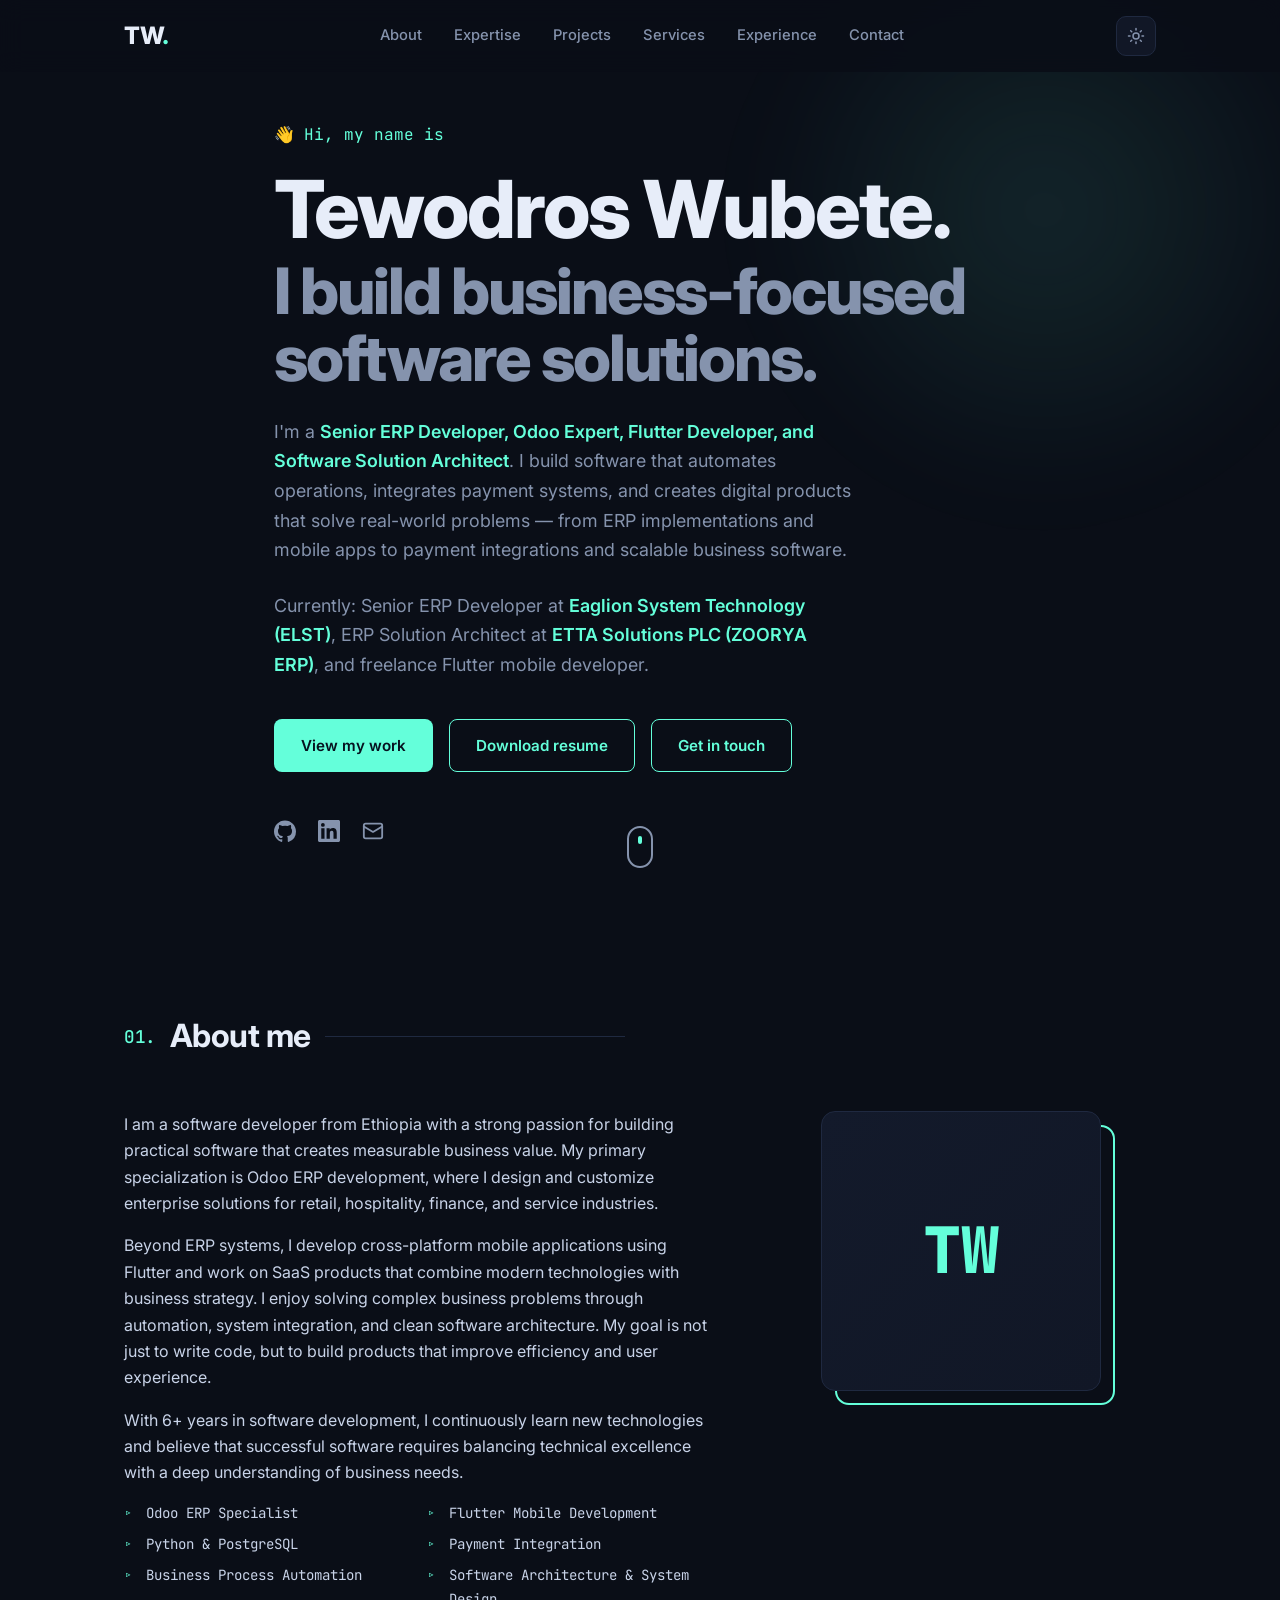
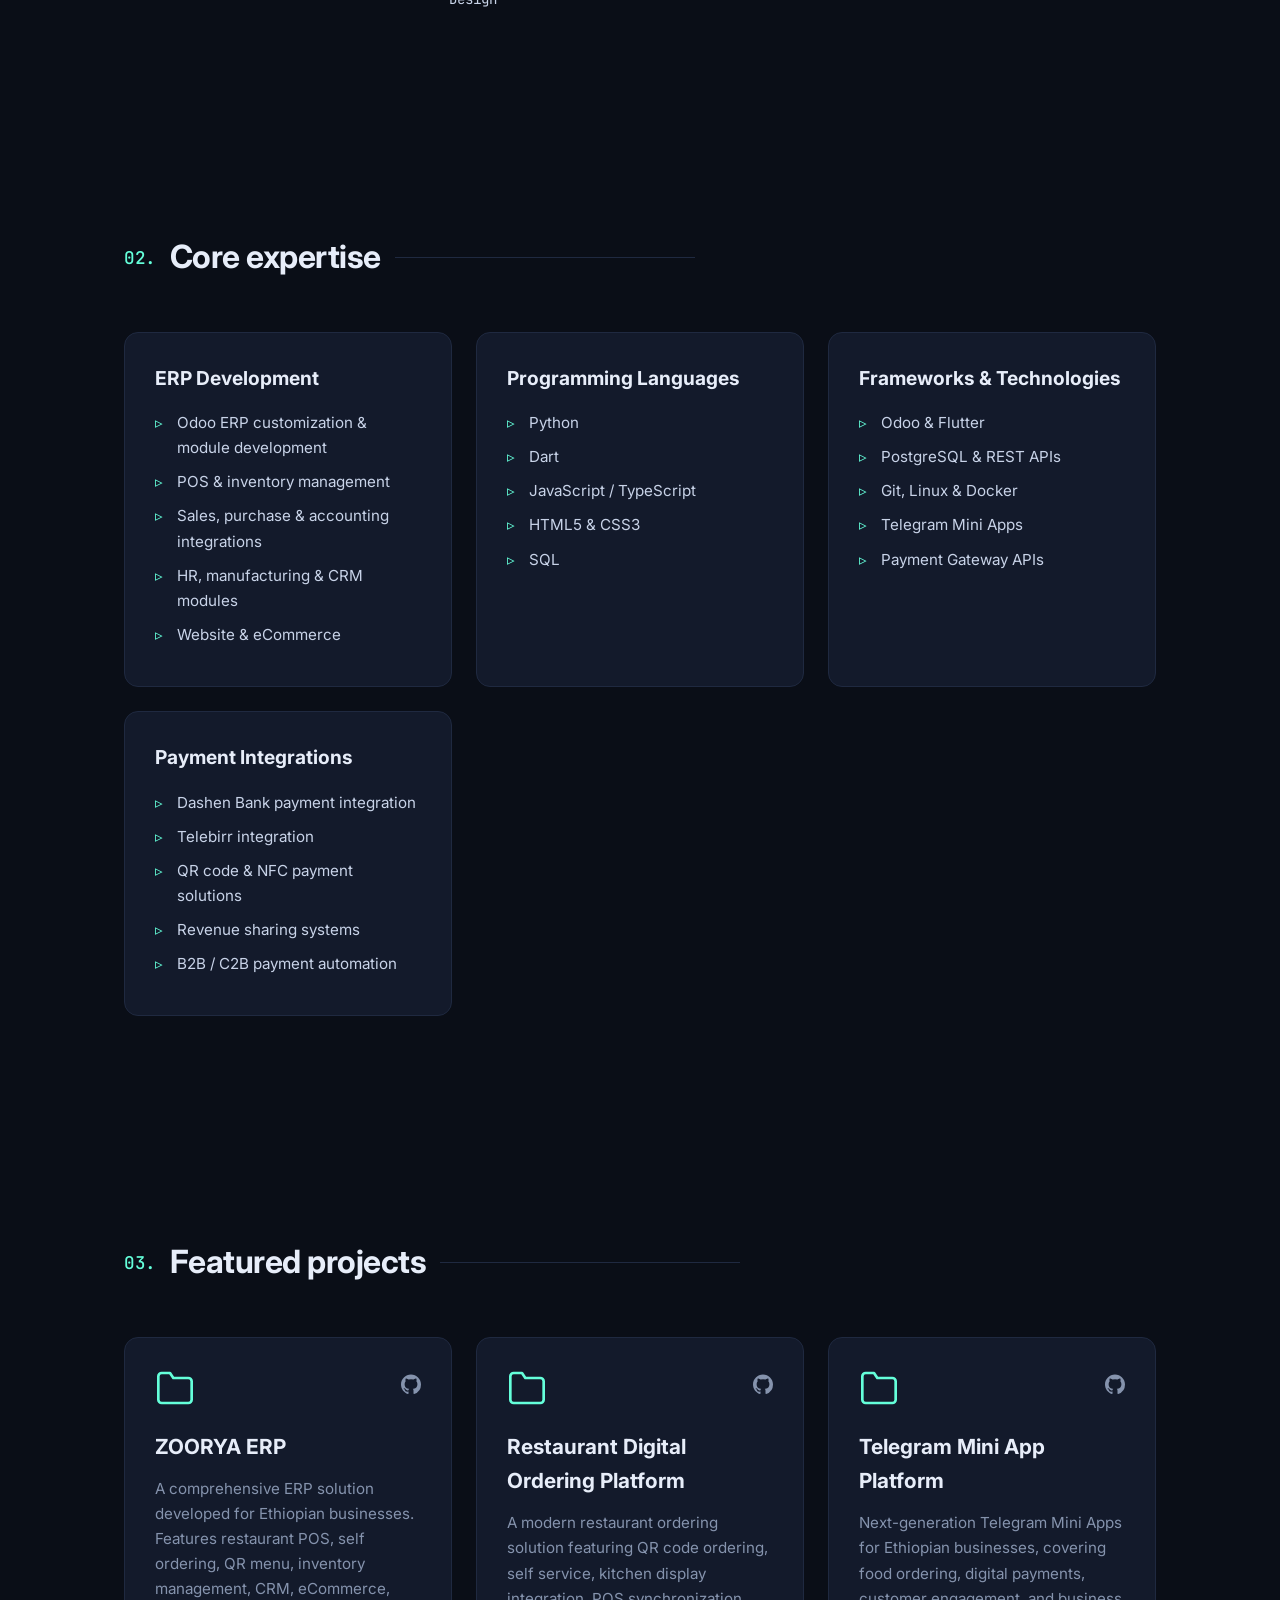
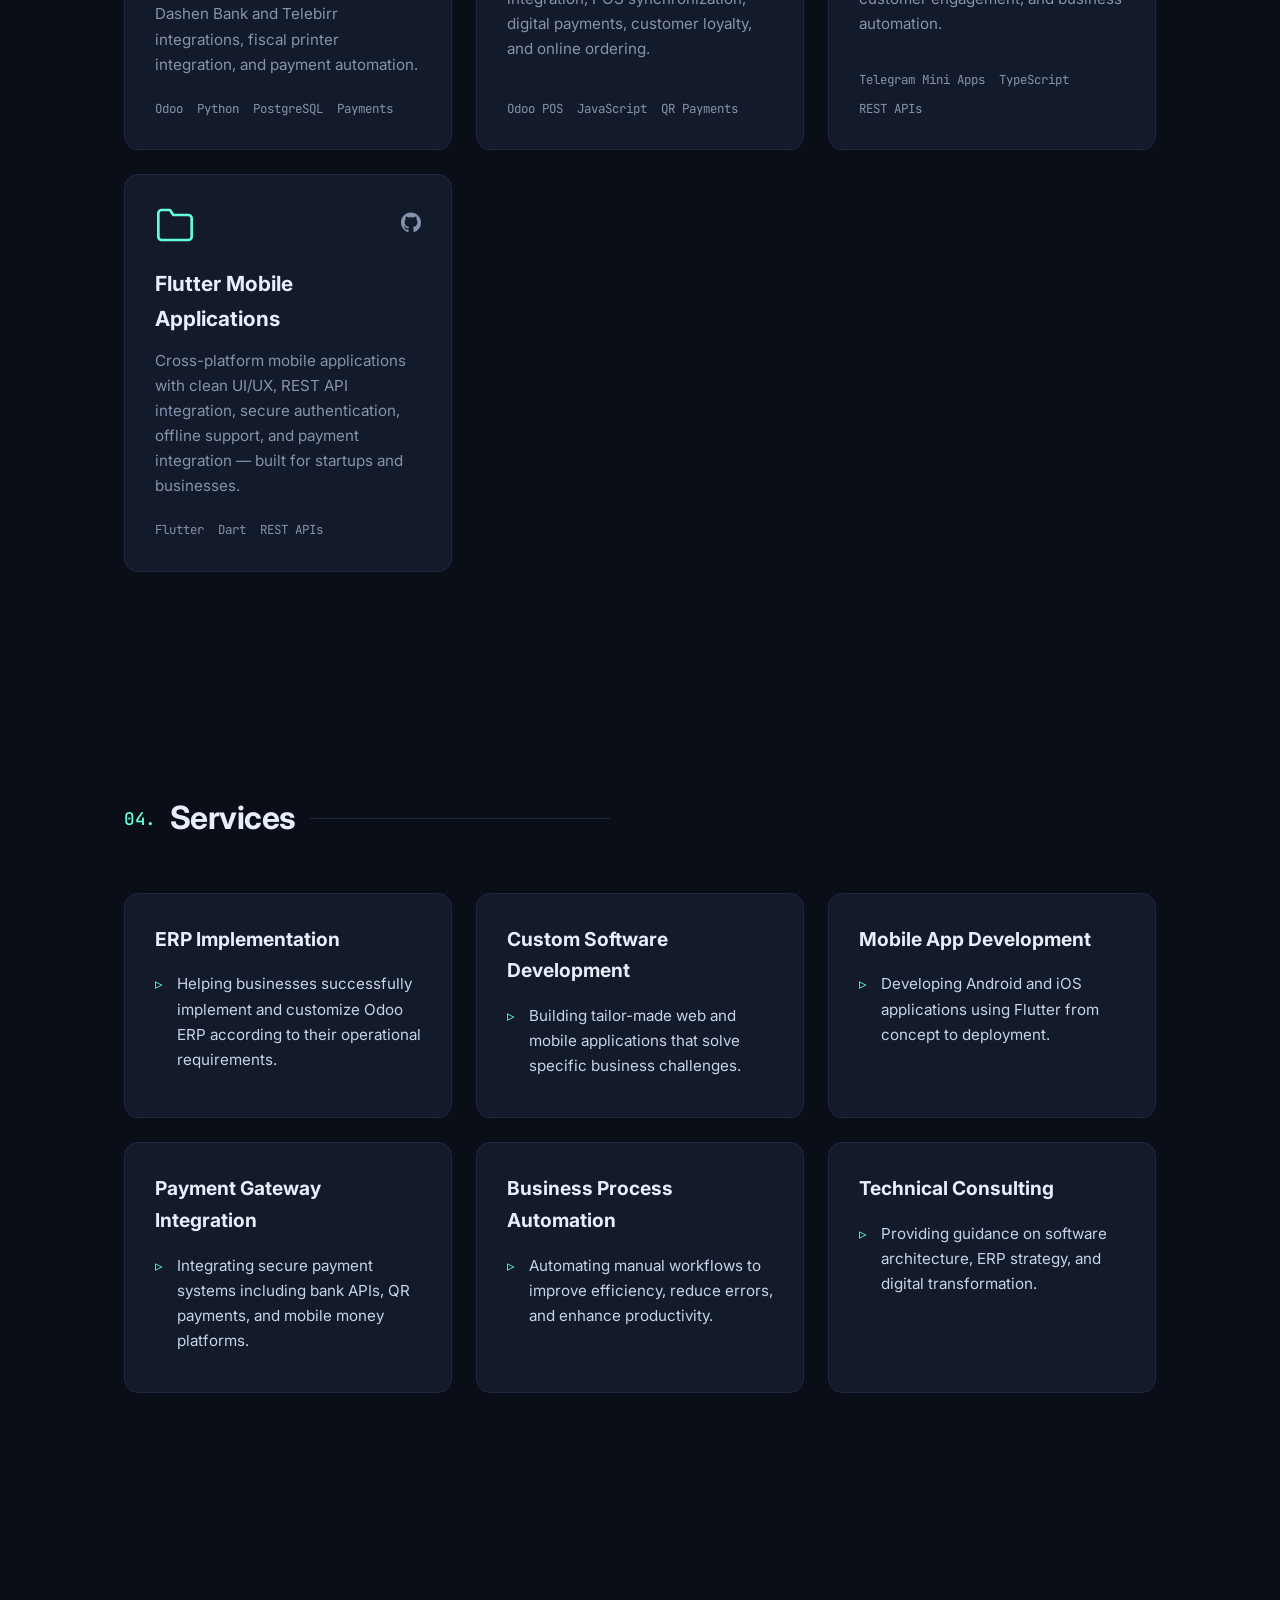
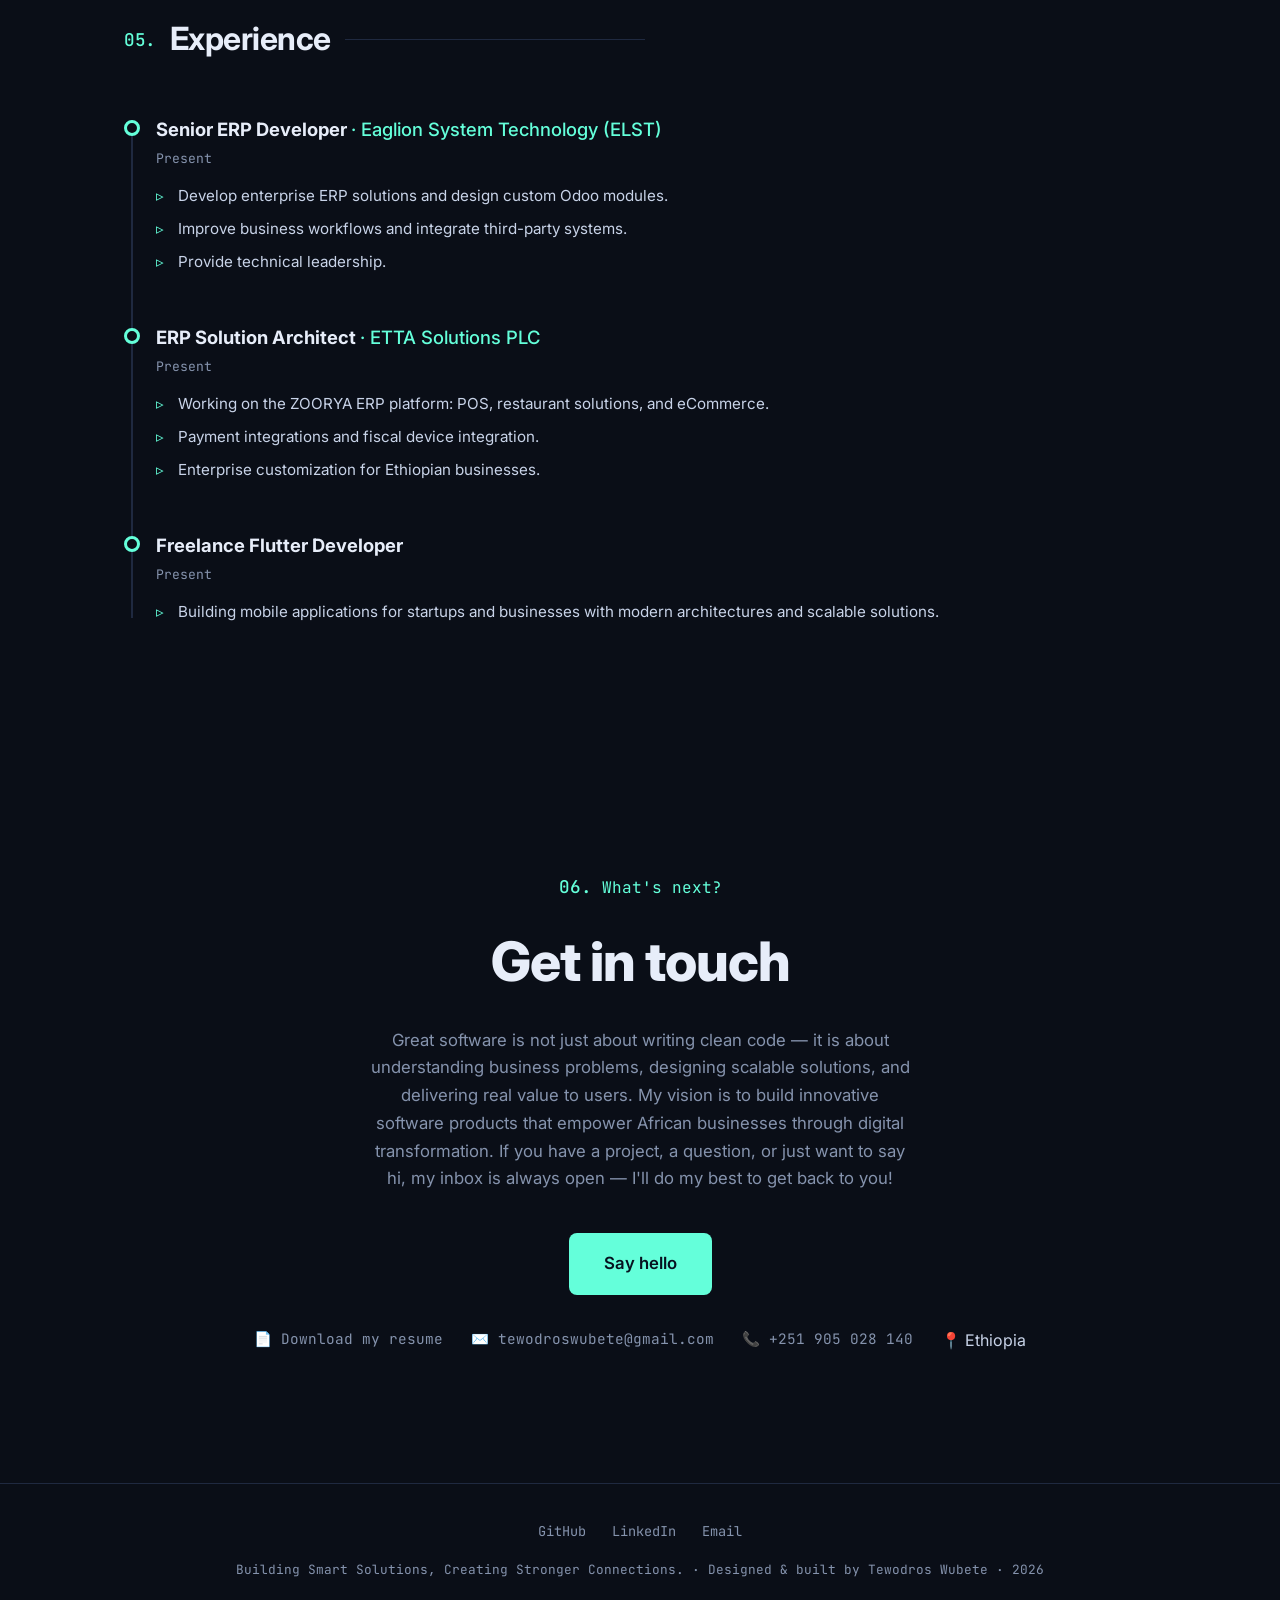
==== commit 3a50f12f: "Add downloadable resume and LinkedIn profile link" ====
--- a/index.html
+++ b/index.html
@@ -71,6 +71,7 @@
         </p>
         <div class="hero__cta reveal">
           <a href="#projects" class="btn btn--primary">View my work</a>
+          <a href="assets/Tewodros_Wubete_Resume.pdf" class="btn btn--ghost" download="Tewodros_Wubete_Resume.pdf">Download resume</a>
           <a href="#contact" class="btn btn--ghost">Get in touch</a>
         </div>
 
@@ -78,7 +79,7 @@
           <a href="https://github.com/tewodroswubete" target="_blank" rel="noopener" aria-label="GitHub">
             <svg width="22" height="22" viewBox="0 0 24 24" fill="currentColor"><path d="M12 .5C5.37.5 0 5.87 0 12.5c0 5.3 3.44 9.8 8.21 11.39.6.11.82-.26.82-.58v-2.23c-3.34.73-4.04-1.42-4.04-1.42-.55-1.39-1.34-1.76-1.34-1.76-1.09-.75.08-.73.08-.73 1.2.09 1.84 1.24 1.84 1.24 1.07 1.84 2.81 1.31 3.5 1 .11-.78.42-1.31.76-1.61-2.67-.3-5.47-1.34-5.47-5.95 0-1.31.47-2.39 1.24-3.23-.13-.3-.54-1.52.12-3.18 0 0 1.01-.32 3.3 1.23a11.5 11.5 0 0 1 6 0c2.29-1.55 3.3-1.23 3.3-1.23.66 1.66.25 2.88.12 3.18.77.84 1.24 1.92 1.24 3.23 0 4.62-2.81 5.64-5.49 5.94.43.37.81 1.1.81 2.22v3.29c0 .32.22.7.83.58A12.01 12.01 0 0 0 24 12.5C24 5.87 18.63.5 12 .5z"/></svg>
           </a>
-          <a href="https://linkedin.com/in/your-username" target="_blank" rel="noopener" aria-label="LinkedIn">
+          <a href="https://www.linkedin.com/in/tewodros-wubete-39163a21a/" target="_blank" rel="noopener" aria-label="LinkedIn">
             <svg width="22" height="22" viewBox="0 0 24 24" fill="currentColor"><path d="M20.45 20.45h-3.56v-5.57c0-1.33-.02-3.04-1.85-3.04-1.85 0-2.13 1.45-2.13 2.94v5.67H9.35V9h3.41v1.56h.05c.48-.9 1.64-1.85 3.37-1.85 3.6 0 4.27 2.37 4.27 5.45v6.29zM5.34 7.43a2.07 2.07 0 1 1 0-4.14 2.07 2.07 0 0 1 0 4.14zM7.12 20.45H3.56V9h3.56v11.45zM22.22 0H1.77C.79 0 0 .77 0 1.73v20.54C0 23.23.79 24 1.77 24h20.45c.98 0 1.78-.77 1.78-1.73V1.73C24 .77 23.2 0 22.22 0z"/></svg>
           </a>
           <a href="mailto:tewodroswubete@gmail.com" aria-label="Email">
@@ -376,6 +377,7 @@
         </p>
         <a href="mailto:tewodroswubete@gmail.com" class="btn btn--primary btn--lg">Say hello</a>
         <div class="contact__details">
+          <a href="assets/Tewodros_Wubete_Resume.pdf" download="Tewodros_Wubete_Resume.pdf">📄 Download my resume</a>
           <a href="mailto:tewodroswubete@gmail.com">✉️ tewodroswubete@gmail.com</a>
           <a href="tel:+251905028140">📞 +251 905 028 140</a>
           <span>📍 Ethiopia</span>
@@ -389,7 +391,7 @@
     <div class="container footer__inner">
       <div class="footer__socials">
         <a href="https://github.com/tewodroswubete" target="_blank" rel="noopener" aria-label="GitHub">GitHub</a>
-        <a href="https://linkedin.com/in/your-username" target="_blank" rel="noopener" aria-label="LinkedIn">LinkedIn</a>
+        <a href="https://www.linkedin.com/in/tewodros-wubete-39163a21a/" target="_blank" rel="noopener" aria-label="LinkedIn">LinkedIn</a>
         <a href="mailto:tewodroswubete@gmail.com" aria-label="Email">Email</a>
       </div>
       <p class="footer__credit">Building Smart Solutions, Creating Stronger Connections. · Designed &amp; built by Tewodros Wubete · <span id="year"></span></p>
